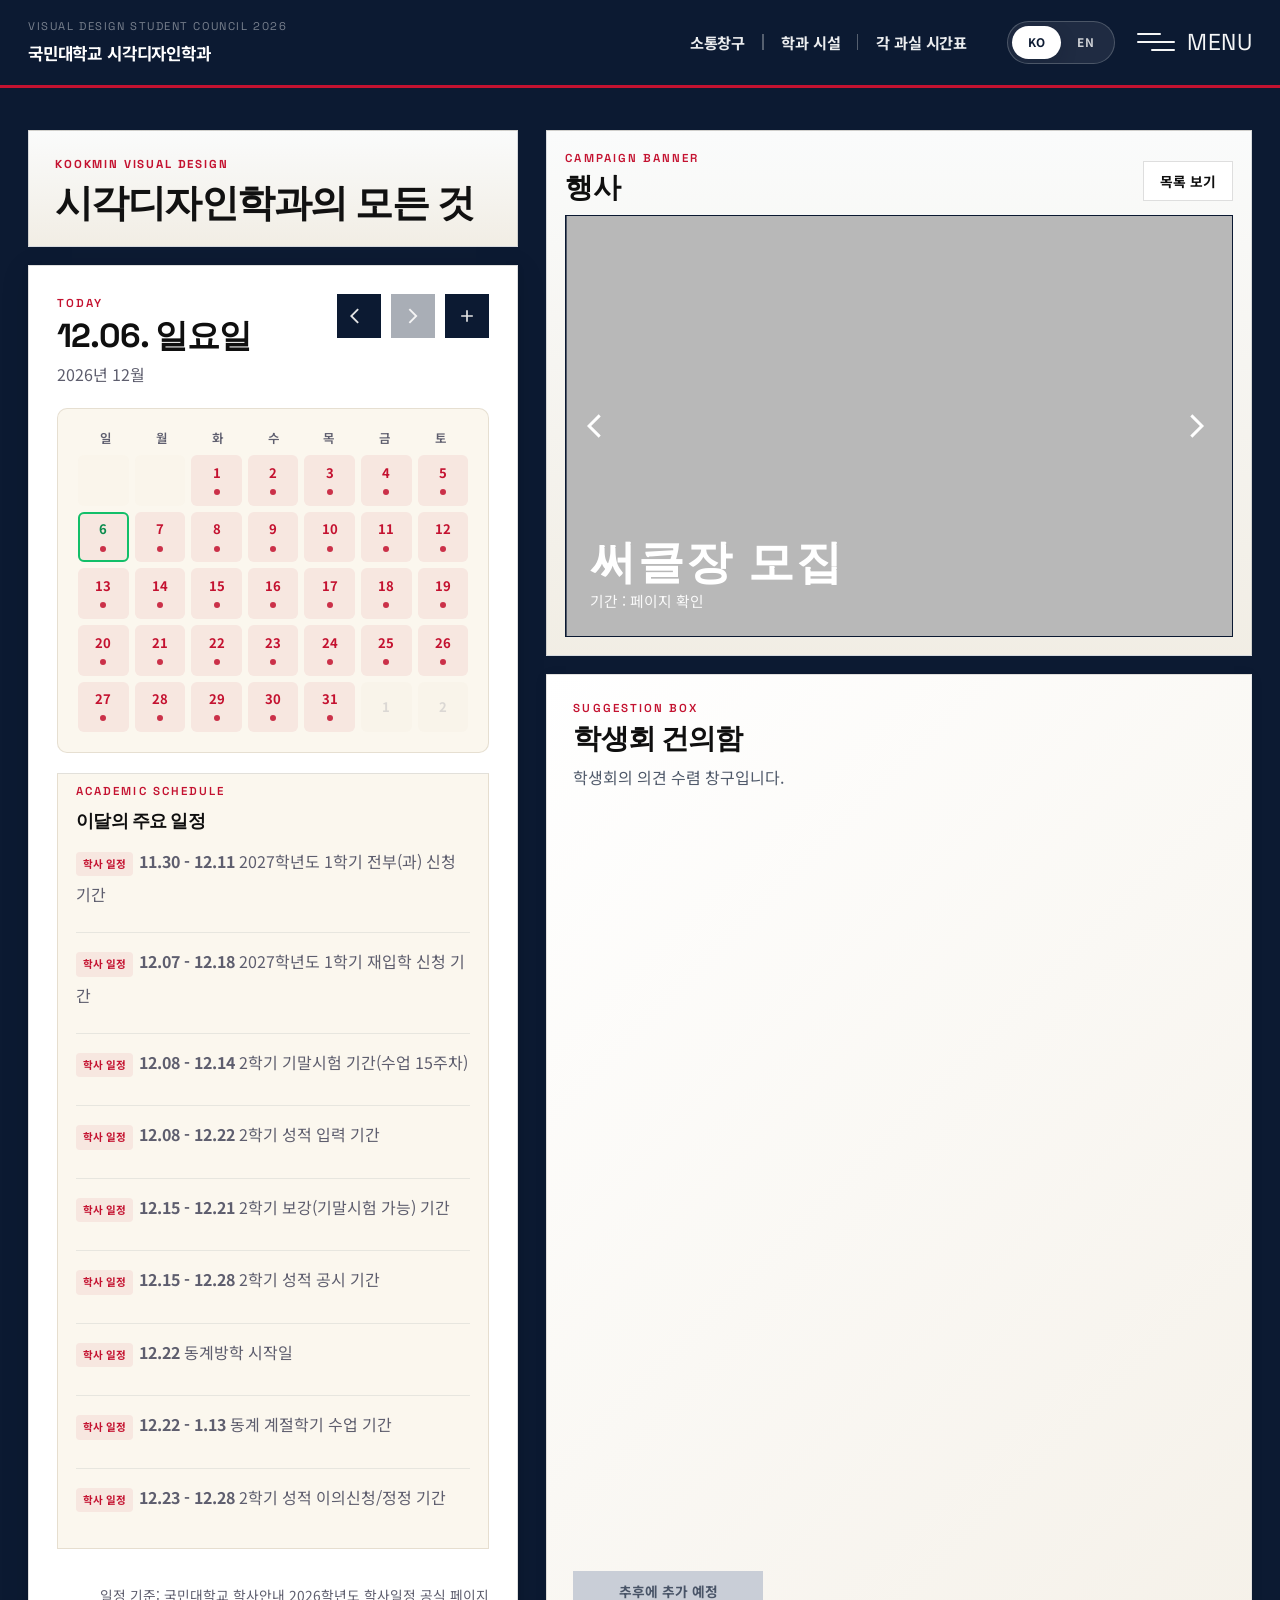
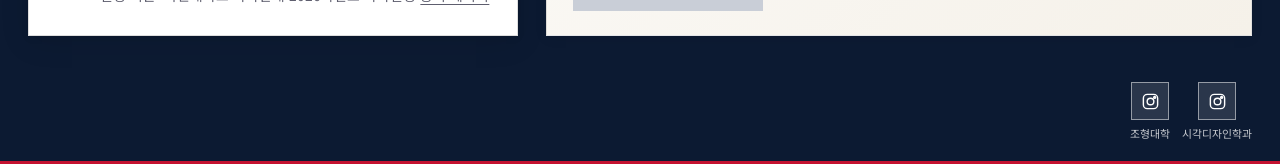
==== index.html @ 2ce016d7 "Add files via upload" ====
<!DOCTYPE html>
<html lang="ko">
  <head>
    <meta charset="UTF-8" />
    <meta name="viewport" content="width=device-width, initial-scale=1.0" />
    <title>국민대학교 시각디자인학과</title>
    <link rel="preconnect" href="https://fonts.googleapis.com" />
    <link rel="preconnect" href="https://fonts.gstatic.com" crossorigin />
    <link
      href="https://fonts.googleapis.com/css2?family=Space+Grotesk:wght@400;500;700&family=Noto+Sans+KR:wght@400;500;700&display=swap"
      rel="stylesheet"
    />
    <link rel="stylesheet" href="styles.css" />
  </head>
  <body>
    <div class="landing-intro" id="landing-intro" aria-hidden="true">
      <div class="landing-intro-symbol">
        <img src="assets/intro-horse.png" alt="" />
      </div>
    </div>
<header class="site-header site-header-top-copy intro-board intro-board-header">
  <div class="site-header-inner site-header-simple">
    <div class="brand-block">
      <p class="brand-year">Visual Design Student Council 2026</p>
      <strong>국민대학교 시각디자인학과</strong>
    </div>
    <div class="header-tools"></div>
  </div>
</header>

    

    <main class="landing-page">
      <section class="dashboard-layout">

        <div class="dashboard-side-column">
          <section class="homepage-intro-banner intro-board" aria-label="홈페이지 소개 배너">
            <p class="homepage-intro-kicker">Kookmin Visual Design</p>
            <h2>시각디자인학과의 모든 것</h2>
          </section>

          <section class="year-panel intro-board intro-board-calendar home-calendar-panel" aria-labelledby="today-title">
          <div class="panel-header home-calendar-header">
            <div>
              <p class="panel-kicker">Today</p>
              <h2 id="today-title">03.29. 일요일</h2>
              <p id="current-month-label" class="panel-description"></p>
            </div>
            <div class="panel-actions home-calendar-actions">
              <button class="calendar-nav-button" id="home-calendar-prev" type="button" aria-label="이전 달 보기">
                <img src="assets/calendar-prev.svg" alt="" aria-hidden="true" />
              </button>
              <button class="calendar-nav-button" id="home-calendar-next" type="button" aria-label="다음 달 보기">
                <img src="assets/calendar-next.svg" alt="" aria-hidden="true" />
              </button>
              <a class="calendar-add-button" href="calendar.html" aria-label="전체 보기">
                <img src="assets/calendar-add.svg" alt="" aria-hidden="true" />
              </a>
            </div>
          </div>

          <div class="home-calendar-layout">
            <section class="home-calendar-board">
              <div class="calendar-weekdays home-calendar-weekdays">
                <span>일</span>
                <span>월</span>
                <span>화</span>
                <span>수</span>
                <span>목</span>
                <span>금</span>
                <span>토</span>
              </div>
              <div class="calendar-days home-calendar-days" id="home-calendar-days"></div>
            </section>
          </div>

          <section class="event-board home-event-board">
            <div class="month-header home-event-header">
              <div>
                <p class="panel-kicker">Academic Schedule</p>
                <h3>이달의 주요 일정</h3>
              </div>
            </div>
            <ul class="month-event-list" id="home-month-events"></ul>
          </section>

          <p class="source-note">
            일정 기준: 국민대학교 학사안내 2026학년도 학사일정
            <a href="https://www.kookmin.ac.kr/user/scGuid/scSchedule/index.do" target="_blank" rel="noreferrer">
              공식 페이지
            </a>
          </p>
        </section>
        </div>

        <div class="dashboard-promo-column">
          <section class="promo-panel intro-board" aria-label="현재 진행 행사 배너">
            <div class="promo-shell">
              <div class="promo-header">
                <div>
                  <p class="panel-kicker">Campaign Banner</p>
                  <h3>행사</h3>
                </div>
                <button class="inline-link promo-list-toggle" id="promo-list-toggle" type="button">목록 보기</button>
              </div>
              <div class="promo-carousel" id="promo-carousel">
                <div class="promo-track" id="promo-track"></div>
                <button class="promo-arrow promo-arrow-prev" id="promo-prev" type="button" aria-label="이전 배너">
                  <img src="assets/banner-prev.svg" alt="" aria-hidden="true" />
                </button>
                <button class="promo-arrow promo-arrow-next" id="promo-next" type="button" aria-label="다음 배너">
                  <img src="assets/banner-next.svg" alt="" aria-hidden="true" />
                </button>
              </div>
              <div class="promo-list" id="promo-list" hidden></div>
            </div>
          </section>

          <section class="schedule-panel-block suggestion-panel-block suggestion-banner-link intro-board" aria-label="학생회 건의함 안내 배너">
            <div>
              <p class="panel-kicker">Suggestion Box</p>
              <h3>학생회 건의함</h3>
              <p class="panel-description">학생회의 의견 수렴 창구입니다.</p>
            </div>
            <span class="inline-link primary schedule-banner-link is-disabled" aria-disabled="true">추후에 추가 예정</span>
          </section>
        </div>
      </section>
    </main>

    <header class="site-header site-header-footer intro-board intro-board-header">
      <div class="site-header-inner site-header-simple">
        <div class="social-links">
          <a
            class="social-item"
            href="https://www.instagram.com/kmudesign/"
            target="_blank"
            rel="noreferrer"
            aria-label="국민대학교 조형대학 인스타그램"
          >
            <span class="social-link">
              <svg viewBox="0 0 24 24" aria-hidden="true">
                <rect x="3" y="3" width="18" height="18" rx="5" ry="5"></rect>
                <circle cx="12" cy="12" r="4.2"></circle>
                <circle cx="17.2" cy="6.8" r="1.2"></circle>
              </svg>
            </span>
            <span class="social-label">조형대학</span>
          </a>
          <a
            class="social-item"
            href="https://www.instagram.com/kmuvcdofficial/"
            target="_blank"
            rel="noreferrer"
            aria-label="국민대학교 시각디자인학과 학생회 인스타그램"
          >
            <span class="social-link">
              <svg viewBox="0 0 24 24" aria-hidden="true">
                <rect x="3" y="3" width="18" height="18" rx="5" ry="5"></rect>
                <circle cx="12" cy="12" r="4.2"></circle>
                <circle cx="17.2" cy="6.8" r="1.2"></circle>
              </svg>
            </span>
            <span class="social-label">시각디자인학과</span>
          </a>
        </div>
      </div>
    </header>

    <script src="script.js"></script>
    <script src="language.js"></script>
  </body>
</html>
---- styles.css ----
/* =============================================================================
   KMU Visual Design — Official Design System
   ============================================================================= */

:root {
  --bg: #f4f3ef;
  --bg-alt: #eceae4;
  --white: #ffffff;
  --ink: #0f0f0f;
  --muted: #5e5e6e;
  --subtle: #9a9aaa;
  --navy: #0c1a32;
  --navy-hover: #152644;
  --red: #c41230;
  --red-hover: #a50e28;
  --red-soft: rgba(196, 18, 48, 0.07);
  --teal: #1f6d63;
  --teal-hover: #16564f;
  --teal-soft: rgba(31, 109, 99, 0.1);
  --border: rgba(0, 0, 0, 0.08);
  --border-mid: rgba(0, 0, 0, 0.13);
  --border-strong: rgba(0, 0, 0, 0.22);
  --shadow-xs: 0 1px 4px rgba(0,0,0,0.05);
  --shadow-sm: 0 2px 12px rgba(0,0,0,0.07);
  --shadow-md: 0 6px 28px rgba(0,0,0,0.1), 0 2px 8px rgba(0,0,0,0.06);
  --shadow-lg: 0 16px 56px rgba(0,0,0,0.14);

  /* compatibility aliases for script.js rendered elements */
  --primary: var(--red);
  --primary-contrast: #ffffff;
  --accent: var(--red);
  --accent-soft: var(--red-soft);
  --panel: var(--white);
  --shadow: var(--shadow-md);
  --line: var(--border);
  --line-strong: var(--border-mid);
  --mint-deep: #c8c4bc;
  --ivory: #fbf7ee;
  --ivory-strong: #f2eadb;
}


* { box-sizing: border-box; }
html, body { margin: 0; min-height: 100%; }

body {
  font-family: "Noto Sans KR", sans-serif;
  color: var(--ink);
  background: #0c1a32;
  font-size: 16px;
  line-height: 1.6;
}

body.landing-intro-active { overflow: hidden; }
a { color: inherit; text-decoration: none; }

/* =============================================================================
   Intro — horse overlay hidden, board panels fade in smoothly
   ============================================================================= */

.landing-intro { display: none !important; }

body.landing-intro-active .intro-board { opacity: 0; }

body.landing-intro-active .intro-board,
body.landing-intro-active .intro-board-pillars,
body.landing-intro-active .intro-board-header,
body.landing-intro-active .intro-board-hero,
body.landing-intro-active .intro-board-calendar {
  animation: officialFadeUp 0.6s 0s ease forwards;
}

body.intro-complete .landing-intro { display: none !important; }

body.homepage-board-enter .intro-board,
body.homepage-board-enter .pillars-section-compact {
  opacity: 0;
  will-change: transform, opacity;
  animation: boardCollideTop 0.96s 0s cubic-bezier(0.2, 0.9, 0.22, 1) forwards;
}

body.homepage-board-enter .intro-board-header {
  animation: boardCollideTop 0.96s 0s cubic-bezier(0.2, 0.9, 0.22, 1) forwards;
}

body.homepage-board-enter .intro-board-pillars {
  animation: boardCollideLeft 0.96s 0s cubic-bezier(0.2, 0.9, 0.22, 1) forwards;
}

body.homepage-board-enter .intro-board-hero {
  animation: boardCollideRight 0.96s 0s cubic-bezier(0.2, 0.9, 0.22, 1) forwards;
}

body.homepage-board-enter .intro-board-calendar {
  animation: boardCollideBottom 0.96s 0s cubic-bezier(0.2, 0.9, 0.22, 1) forwards;
}

@keyframes officialFadeUp {
  0%   { opacity: 0; transform: translateY(20px); }
  100% { opacity: 1; transform: translateY(0); }
}

@keyframes boardCollideLeft {
  0% { opacity: 0; transform: translate3d(-42px, 18px, 0) scale(0.97) rotate(-1deg); }
  62% { opacity: 1; transform: translate3d(12px, -5px, 0) scale(1.012) rotate(0.45deg); }
  100% { opacity: 1; transform: translate3d(0, 0, 0) scale(1) rotate(0); }
}

@keyframes boardCollideRight {
  0% { opacity: 0; transform: translate3d(48px, 22px, 0) scale(0.965) rotate(1.1deg); }
  60% { opacity: 1; transform: translate3d(-14px, -6px, 0) scale(1.014) rotate(-0.45deg); }
  100% { opacity: 1; transform: translate3d(0, 0, 0) scale(1) rotate(0); }
}

@keyframes boardCollideBottom {
  0% { opacity: 0; transform: translate3d(0, 44px, 0) scale(0.972); }
  58% { opacity: 1; transform: translate3d(0, -12px, 0) scale(1.01); }
  100% { opacity: 1; transform: translate3d(0, 0, 0) scale(1); }
}

@keyframes boardCollideTop {
  0% { opacity: 0; transform: translate3d(0, -32px, 0) scale(0.985); }
  62% { opacity: 1; transform: translate3d(0, 8px, 0) scale(1.006); }
  100% { opacity: 1; transform: translate3d(0, 0, 0) scale(1); }
}

/* =============================================================================
   Page Layout
   ============================================================================= */

.landing-page, .portal-page, .calendar-page, .cafeteria-page, .board-page {
  min-height: 100vh;
  padding: 28px;
}

.dashboard-layout, .portal-shell, .calendar-shell, .cafeteria-shell, .board-shell {
  width: min(1460px, 100%);
  margin: 0 auto;
}

/* =============================================================================
   Site Header — dark navy bar
   ============================================================================= */

.site-header {
  padding: 0;
  background: var(--navy);
  border-bottom: 3px solid var(--red);
}

main + .site-header { padding: 0; }

.site-header-top-copy { margin-bottom: 14px; }

.site-header-footer .site-header-inner { justify-content: flex-end; }

.site-header-inner {
  width: 100%;
  max-width: none;
  margin: 0;
  display: flex;
  align-items: center;
  justify-content: space-between;
  gap: 18px;
  padding: 18px 28px;
  border-radius: 0;
  border: none;
  background: transparent;
  box-shadow: none;
  backdrop-filter: none;
}

.site-header-simple { justify-content: space-between; }

.brand-block { min-width: 240px; }

.brand-year {
  margin: 0 0 4px;
  font-family: "Space Grotesk", sans-serif;
  letter-spacing: 0.14em;
  text-transform: uppercase;
  color: rgba(255,255,255,0.45);
  font-size: 0.7rem;
}

.brand-block strong {
  font-size: 1.05rem;
  color: #ffffff;
  font-weight: 700;
  letter-spacing: -0.01em;
}

.social-link {
  display: inline-flex;
  align-items: center;
  justify-content: center;
  width: 38px;
  height: 38px;
  border-radius: 8px;
  border: 1px solid rgba(255,255,255,0.5);
  background: rgba(255,255,255,0.12);
  color: #ffffff;
  transition: background 160ms, color 160ms, border-color 160ms;
}

.social-link:hover {
  background: rgba(255,255,255,0.25);
  color: #ffffff;
  border-color: rgba(255,255,255,0.8);
}

.social-link svg {
  width: 19px; height: 19px;
  stroke: currentColor; fill: none; stroke-width: 1.8;
}

.social-links { display: flex; align-items: flex-start; gap: 12px; }
.social-item { display: flex; flex-direction: column; align-items: center; gap: 5px; }
.social-label { font-size: 0.68rem; color: rgba(255,255,255,0.75); }

.header-tools { display: flex; align-items: center; gap: 22px; margin-left: auto; }

.utility-links { display: flex; align-items: center; gap: 0; }
.utility-link,
.utility-link-button {
  position: relative;
  display: inline-flex;
  align-items: center;
  justify-content: center;
  min-height: 32px;
  color: rgba(255,255,255,0.92);
  font-family: "Noto Sans KR", sans-serif;
  font-size: 0.95rem;
  font-weight: 700;
  line-height: 1;
  letter-spacing: -0.01em;
  text-decoration: none;
  background: transparent;
  border: none;
  padding: 0 18px;
  white-space: nowrap;
  appearance: none;
  -webkit-appearance: none;
  transition: color 180ms ease, opacity 180ms ease;
}
.utility-link:hover,
.utility-link-button:hover { color: #ffffff; }
.utility-group {
  position: relative;
  display: flex;
  align-items: center;
}
.utility-group::before,
.utility-group::after,
.utility-link + .utility-link::before {
  content: "";
  position: absolute;
  top: calc(50% - 8px);
  width: 1px;
  height: 16px;
  background: rgba(255,255,255,0.3);
}
.utility-group::before { left: 0; }
.utility-group::after { right: 0; }
.utility-links > .utility-group:first-child::before { display: none; }
.utility-link + .utility-link::before { left: 0; }
.utility-link-button {
  cursor: default;
  margin: 0;
}
.utility-dropdown {
  position: absolute;
  top: calc(100% + 4px);
  left: 0;
  min-width: 188px;
  display: grid;
  gap: 0;
  padding: 10px 0;
  border: 1px solid rgba(255,255,255,0.14);
  background: rgba(8, 17, 34, 0.96);
  box-shadow: 0 18px 40px rgba(0,0,0,0.26);
  opacity: 0;
  visibility: hidden;
  transform: translateY(-4px);
  transition: opacity 200ms ease, transform 220ms ease, visibility 220ms ease;
  pointer-events: none;
  z-index: 30;
}
.utility-dropdown::before {
  content: "";
  position: absolute;
  left: 0;
  right: 0;
  top: -10px;
  height: 10px;
}
.utility-group:hover .utility-dropdown,
.utility-group:focus-within .utility-dropdown,
.utility-dropdown:hover {
  opacity: 1;
  visibility: visible;
  transform: translateY(0);
  pointer-events: auto;
}
.utility-dropdown-link {
  display: flex;
  align-items: center;
  min-height: 42px;
  color: rgba(255,255,255,0.9);
  text-decoration: none;
  padding: 10px 16px;
  border-top: 1px solid rgba(255,255,255,0.08);
  background: rgba(255,255,255,0.02);
  font-size: 0.92rem;
  font-weight: 700;
  white-space: nowrap;
  transition: background 180ms ease, color 180ms ease, padding-left 180ms ease, border-color 180ms ease;
}
.utility-dropdown-link:first-child {
  border-top: 0;
}
.utility-dropdown-link:hover {
  background: rgba(255,255,255,0.12);
  color: #ffffff;
  border-color: rgba(255,255,255,0.18);
  padding-left: 20px;
}

.language-switch {
  position: relative;
  display: inline-grid;
  grid-template-columns: repeat(2, minmax(0, 1fr));
  align-items: center;
  gap: 0;
  padding: 4px;
  min-width: 108px;
  border-radius: 999px;
  border: 1px solid rgba(255,255,255,0.2);
  background: rgba(255,255,255,0.08);
  overflow: hidden;
}

.language-switch-thumb {
  position: absolute;
  top: 4px;
  left: 4px;
  width: calc(50% - 4px);
  height: calc(100% - 8px);
  border-radius: 999px;
  background: #ffffff;
  box-shadow: 0 6px 18px rgba(7, 17, 32, 0.16);
  transform: translateX(0);
  transition: transform 340ms cubic-bezier(0.16, 0.84, 0.24, 1), width 340ms ease;
}

.language-switch[data-active-lang="en"] .language-switch-thumb {
  transform: translateX(100%);
}

.language-switch.is-switching .language-switch-thumb {
  transition-duration: 360ms;
}

.lang-button {
  position: relative;
  z-index: 1;
  border: none;
  background: transparent;
  color: rgba(255,255,255,0.78);
  font: inherit;
  font-size: 0.74rem;
  font-weight: 700;
  letter-spacing: 0.04em;
  padding: 7px 12px;
  border-radius: 999px;
  cursor: pointer;
  transition: color 180ms ease, transform 180ms ease;
}

.lang-button:hover {
  color: #ffffff;
}

.lang-button.active {
  color: var(--navy);
}

.menu-trigger {
  display: inline-flex;
  align-items: center;
  gap: 12px;
  border: none;
  background: transparent;
  color: rgba(255, 255, 255, 0.96);
  font: inherit;
  font-size: 0.9rem;
  font-weight: 400;
  letter-spacing: 0.1em;
  text-transform: uppercase;
  padding: 0;
  border-radius: 0;
  cursor: pointer;
  transition: color 240ms ease, transform 260ms cubic-bezier(0.16, 0.84, 0.24, 1);
}

.menu-trigger-icon {
  display: inline-grid;
  justify-items: start;
  gap: 6px;
}

.menu-trigger-line {
  display: block;
  height: 2px;
  border-radius: 999px;
  background: currentColor;
  transition: width 680ms cubic-bezier(0.18, 0.9, 0.22, 1), transform 680ms cubic-bezier(0.18, 0.9, 0.22, 1);
}

.menu-trigger-line-top {
  width: 24px;
}

.menu-trigger-line-mid {
  width: 38px;
}

.menu-trigger-line-bottom {
  width: 24px;
  justify-self: end;
}

.menu-trigger-label {
  line-height: 1;
  font-family: "Space Grotesk", sans-serif;
  font-size: 1.44rem;
  font-weight: 400;
  letter-spacing: 0.02em;
}

.menu-trigger:hover {
  color: #ffffff;
  transform: translateY(-1px);
}

.menu-trigger:hover .menu-trigger-line-top,
.menu-trigger:hover .menu-trigger-line-bottom {
  width: 38px;
}

.menu-hover-layer {
  position: fixed;
  inset: 78px 0 0 0;
  z-index: 70;
  pointer-events: none;
}

.menu-dim {
  position: absolute;
  inset: 0;
  background: rgba(8, 14, 26, 0.22);
  opacity: 0;
  transition: opacity 220ms ease;
}

.menu-panel {
  position: absolute;
  top: 6px;
  right: 18px;
  width: min(560px, calc(100vw - 18px));
  min-height: 0;
  padding: 18px 22px 20px;
  border-radius: 24px;
  border: 1px solid rgba(12, 26, 50, 0.12);
  background: linear-gradient(180deg, rgba(255,255,255,0.98) 0%, rgba(246, 241, 232, 0.98) 100%);
  box-shadow: 0 24px 54px rgba(7, 17, 32, 0.22);
  transform: translate3d(18px, -10px, 0) scale(0.985);
  opacity: 0;
  transition: transform 220ms cubic-bezier(0.2, 0.88, 0.24, 1), opacity 180ms ease;
}

.menu-panel-body {
  margin-top: 0;
  display: block;
}

.menu-shortcut-grid {
  display: grid;
  grid-template-columns: repeat(2, minmax(0, 1fr));
  gap: 18px 20px;
}

.menu-shortcut-card {
  display: grid;
  justify-items: center;
  min-width: 0;
  gap: 10px;
  color: var(--ink);
  text-decoration: none;
  transition: transform 280ms cubic-bezier(0.2, 0.84, 0.24, 1), color 220ms ease;
}

.menu-shortcut-card:hover {
  transform: translateY(-4px);
}

.menu-shortcut-icon {
  width: 74px;
  height: 74px;
  display: inline-flex;
  align-items: center;
  justify-content: center;
  border-radius: 24px;
  background: rgba(12, 26, 50, 0.07);
  color: var(--navy);
  box-shadow: 0 10px 20px rgba(7, 17, 32, 0.08);
  transition: transform 280ms cubic-bezier(0.2, 0.84, 0.24, 1), background 220ms ease, box-shadow 220ms ease;
}

.menu-shortcut-card:hover .menu-shortcut-icon {
  transform: translateY(-2px);
  background: rgba(12, 26, 50, 0.1);
  box-shadow: 0 14px 26px rgba(7, 17, 32, 0.12);
}

.menu-shortcut-icon svg {
  width: 38px;
  height: 38px;
}

.menu-shortcut-copy {
  display: block;
}

.menu-shortcut-copy strong {
  font-size: 0.96rem;
  line-height: 1.2;
  white-space: nowrap;
}

body.menu-hover-open .menu-hover-layer {
  pointer-events: auto;
}

body.menu-hover-open .menu-dim {
  opacity: 1;
}

body.menu-hover-open .menu-panel {
  transform: translate3d(0, 0, 0) scale(1);
  opacity: 1;
}

/* =============================================================================
   Dashboard Layout
   ============================================================================= */

.dashboard-layout {
  min-height: calc(100vh - 80px);
  display: grid;
  grid-template-columns: minmax(320px, 0.82fr) minmax(0, 1.18fr);
  gap: 28px;
  align-items: stretch;
}

.hero-stack { display: flex; flex-direction: column; gap: 8px; min-height: 100%; }
.hero-stack.intro-board-hero { max-width: 540px; }
.dashboard-layout > .year-panel { width: 100%; margin-left: 0; }

.dashboard-side-column {
  display: grid;
  gap: 18px;
  align-self: stretch;
}

.homepage-intro-banner {
  display: grid;
  gap: 10px;
  padding: 24px 26px;
  border: 1px solid rgba(12, 26, 50, 0.14);
  background: linear-gradient(180deg, rgba(255,255,255,0.98) 0%, rgba(246, 241, 232, 0.98) 100%);
}

.homepage-intro-kicker {
  margin: 0;
  font-family: "Space Grotesk", sans-serif;
  font-size: 0.72rem;
  letter-spacing: 0.16em;
  text-transform: uppercase;
  color: var(--red);
  font-weight: 700;
}

.homepage-intro-banner h2 {
  margin: 0;
  font-family: "Space Grotesk", sans-serif;
  font-size: clamp(2rem, 3vw, 2.9rem);
  line-height: 1.02;
  letter-spacing: -0.04em;
  color: #111111;
}

.homepage-intro-banner h2 span {
  display: block;
}

.dashboard-promo-column {
  display: grid;
  grid-template-rows: auto 1fr;
  gap: 18px;
  align-content: stretch;
  min-height: 100%;
}

.promo-panel {
  position: relative;
  align-self: start;
}

.promo-shell {
  display: grid;
  gap: 14px;
  padding: 18px;
  border: 1px solid rgba(12, 26, 50, 0.14);
  background: linear-gradient(180deg, rgba(255,255,255,0.98) 0%, rgba(246, 241, 232, 0.98) 100%);
}

.promo-header {
  display: grid;
  gap: 6px;
}

.promo-header h3 {
  font-size: clamp(1.3rem, 2.2vw, 1.8rem);
  line-height: 1;
}

.promo-carousel {
  position: relative;
  height: 100%;
  min-height: 420px;
  overflow: hidden;
  border: 1px solid rgba(12, 26, 50, 0.14);
  background: #0c1a32;
}

.promo-track {
  height: 100%;
  display: flex;
  transition: transform 280ms ease;
}

.promo-slide {
  position: relative;
  flex: 0 0 100%;
  min-height: 420px;
  height: 100%;
  overflow: hidden;
}

.promo-slide-link {
  display: block;
  color: inherit;
  text-decoration: none;
  cursor: pointer;
}

.promo-poster {
  position: absolute;
  inset: 0;
  width: 100%;
  height: 100%;
  object-fit: cover;
}

.promo-slide-placeholder {
  background: #8f939a;
}

.promo-placeholder-surface {
  position: absolute;
  inset: 0;
  background: #8f939a;
}

.promo-copy-dark {
  color: #ffffff;
}

.promo-title-dark {
  color: #ffffff;
}

.promo-meta-dark {
  color: rgba(255, 255, 255, 0.92);
}

.promo-overlay {
  position: absolute;
  inset: 0;
  background: linear-gradient(180deg, rgba(7, 17, 32, 0) 0%, rgba(7, 17, 32, 0.16) 40%, rgba(7, 17, 32, 0.58) 70%, rgba(7, 17, 32, 0.9) 100%);
}

.promo-copy {
  position: absolute;
  left: 24px;
  right: 24px;
  bottom: 24px;
  z-index: 2;
  display: grid;
  justify-items: start;
  text-align: left;
  gap: 6px;
  max-width: none;
  color: #ffffff;
}

.promo-title {
  font-family: "Space Grotesk", sans-serif;
  font-size: clamp(2.05rem, 3.6vw, 3.1rem);
  font-weight: 700;
  letter-spacing: 0.04em;
  line-height: 0.94;
}

.promo-meta {
  font-size: 0.92rem;
  line-height: 1.5;
  color: rgba(255, 255, 255, 0.92);
  word-break: keep-all;
}

.promo-arrow {
  position: absolute;
  top: 50%;
  z-index: 3;
  width: 30px;
  height: 54px;
  display: inline-flex;
  align-items: center;
  justify-content: center;
  border: 0;
  background: transparent;
  cursor: pointer;
  transform: translateY(-50%);
  transition: transform 180ms ease, opacity 180ms ease;
}

.promo-arrow:hover {
  opacity: 0.82;
}

.promo-arrow:active {
  transform: translateY(-50%) scale(0.96);
}

.promo-arrow img {
  width: 28px;
  height: 28px;
  display: block;
  object-fit: contain;
  filter: brightness(4) contrast(1.7) saturate(0);
  opacity: 1;
}

.promo-arrow-prev img {
  transform: translateX(2px);
}

.promo-arrow-next img {
  transform: translateX(-2px);
}

.promo-arrow-prev { left: 18px; }
.promo-arrow-next { right: 18px; }
.dashboard-layout > .year-panel { height: 100%; }

/* =============================================================================
   Panel Base
   ============================================================================= */

.hero-copy,
.portal-panel,
.year-panel,
.calendar-panel {
  border: 1px solid var(--border-mid);
  border-radius: 14px;
  background: var(--white);
  box-shadow: var(--shadow-md);
  backdrop-filter: none;
}

/* =============================================================================
   Pillars Section (출력실 / 기자재실)
   ============================================================================= */

.pillars-section {
  width: min(1380px, 100%);
  margin: 24px auto 0;
  padding: 20px 28px;
  border: 1px solid rgba(12, 26, 50, 0.1);
  border-radius: 14px;
  background: linear-gradient(180deg, #ffffff 0%, #f6f5f2 100%);
  box-shadow: 0 12px 28px rgba(7, 17, 32, 0.12);
  backdrop-filter: none;
}

.pillars-section-compact {
  margin: 14px auto 0;
  width: min(1380px, calc(100% - 56px));
  padding: 14px 20px;
  border-radius: 14px;
}

.pillars-grid {
  display: grid;
  grid-template-columns: repeat(3, minmax(0, 1fr));
  gap: 10px;
  margin-top: 14px;
}

.pillars-section-compact .pillars-grid { margin-top: 0; gap: 12px; }

.pillar-card {
  display: flex;
  align-items: center;
  gap: 12px;
  padding: 13px 14px;
  border-radius: 12px;
  border: 1px solid rgba(12, 26, 50, 0.16);
  background: linear-gradient(180deg, #ffffff 0%, #f7f6f3 100%);
  box-shadow: 0 12px 24px rgba(7, 17, 32, 0.16), 0 4px 10px rgba(7, 17, 32, 0.1), inset 0 1px 0 rgba(255, 255, 255, 0.98);
  transition: transform 180ms ease, background 180ms ease, box-shadow 180ms ease, border-color 180ms ease;
}

.pillars-section-compact .pillar-card { padding: 12px 14px; }

.pillar-card:hover {
  transform: translateY(-4px);
  background: linear-gradient(180deg, #ffffff 0%, #f9f8f5 100%);
  border-color: rgba(196, 18, 48, 0.26);
  box-shadow: 0 16px 28px rgba(7, 17, 32, 0.18), 0 0 0 1px rgba(196, 18, 48, 0.08);
}

.pillar-icon {
  display: inline-flex;
  align-items: center;
  justify-content: center;
  width: 46px; height: 46px;
  border-radius: 8px;
  background: linear-gradient(180deg, rgba(196, 18, 48, 0.14), rgba(196, 18, 48, 0.08));
  color: var(--red);
  box-shadow: inset 0 1px 0 rgba(255,255,255,0.62);
  flex-shrink: 0;
}

.pillars-section-compact .pillar-icon { width: 40px; height: 40px; }

.pillar-card:active { transform: translateY(-1px) scale(0.995); }

.pillar-icon svg {
  width: 22px; height: 22px;
  stroke: currentColor; fill: none;
  stroke-width: 2; stroke-linecap: round; stroke-linejoin: round;
}

.pillar-name { font-size: 0.95rem; font-weight: 800; color: #111111; }
.pillars-section-compact .pillar-name { font-size: 0.95rem; }

/* =============================================================================
   Typography
   ============================================================================= */

.hero-label, .visual-kicker, .portal-eyebrow, .panel-kicker, .month-label {
  margin: 0 0 6px;
  font-family: "Space Grotesk", sans-serif;
  font-size: 0.72rem;
  letter-spacing: 0.18em;
  text-transform: uppercase;
  color: var(--red);
  font-weight: 600;
}

h1, h2, h3, h4, strong, p { margin: 0; }

h1, h2, h3 {
  font-family: "Space Grotesk", sans-serif;
  letter-spacing: -0.03em;
}

h1 {
  font-size: clamp(2rem, 3.4vw, 3.4rem);
  line-height: 1.06;
  max-width: 13ch;
  word-break: keep-all;
}

.hero-description, .panel-description, .source-note,
.portal-panel p, .month-event-list li, .month-summary {
  color: var(--muted);
  line-height: 1.75;
}

.hero-description { margin-top: 18px; font-size: 1rem; }
.hero-copy h1 {
  margin-left: -4px;
}


/* =============================================================================
   Hero Copy
   ============================================================================= */

.hero-copy {
  padding: 26px 28px 26px 36px;
  display: flex;
  flex-direction: column;
  align-self: start;
}


/* =============================================================================
   Portal Panel Block
   ============================================================================= */

.portal-actions { display: grid; gap: 12px; margin-top: 24px; }

.portal-panel-block {
  padding: 28px 30px 30px;
  border: 1px solid var(--border-mid);
  border-radius: 14px;
  background: var(--white);
  box-shadow: var(--shadow-md);
  margin-top: auto;

  backdrop-filter: none;
}

.portal-heading { margin-top: 0; }

.portal-heading h2 {
  font-size: clamp(1.6rem, 2.4vw, 2.4rem);
  line-height: 1;
}

.portal-button, .month-card {
  transition: background 180ms ease, border-color 180ms ease, transform 180ms ease, box-shadow 180ms ease;
}

.portal-button { padding: 20px 22px; border-radius: 8px; }

.portal-button:hover, .month-card:hover {
  filter: none;
}

.portal-button.primary { background: linear-gradient(180deg, #d61b3c 0%, var(--red) 100%); color: #ffffff; box-shadow: 0 8px 16px rgba(7, 17, 32, 0.12); }
.portal-button.primary:hover { background: linear-gradient(180deg, #de2144 0%, var(--red-hover) 100%); transform: translateY(-3px); box-shadow: 0 12px 20px rgba(7, 17, 32, 0.16); }

.portal-button.secondary {
  border: 1px solid rgba(12, 26, 50, 0.18);
  background: linear-gradient(180deg, #fffdfa 0%, #f3efe6 100%);
  color: var(--ink);
  box-shadow: 0 10px 22px rgba(7, 17, 32, 0.1);
  position: relative;
}

.portal-button.secondary::before {
  content: "";
  position: absolute;
  inset: 0 auto 0 0;
  width: 6px;
  border-radius: 8px 0 0 8px;
  background: linear-gradient(180deg, #14305d 0%, #244a88 100%);
}

.portal-button.secondary .button-title {
  color: #0e2345;
  font-weight: 800;
}

.portal-button.secondary .button-meta {
  color: #334154;
  opacity: 1;
}

.portal-button.secondary:hover {
  transform: translateY(-3px);
  border-color: rgba(20, 48, 93, 0.34);
  background: linear-gradient(180deg, #ffffff 0%, #f7f3eb 100%);
  box-shadow: 0 18px 30px rgba(7, 17, 32, 0.16);
}

.button-title, .button-meta { display: block; }
.button-title { font-weight: 700; font-size: 1rem; }
.button-meta { margin-top: 6px; opacity: 0.82; line-height: 1.5; font-size: 0.9rem; color: inherit; }

/* =============================================================================
   Year Panel / Calendar Panel
   ============================================================================= */

.year-panel, .calendar-panel { padding: 28px; }

.panel-header, .calendar-topbar, .month-header {
  display: flex; align-items: flex-start;
  justify-content: space-between; gap: 16px;
}

.year-panel .panel-header {
  display: flex;
  align-items: flex-start;
  justify-content: space-between;
  gap: 24px;
}

.panel-header h2, .calendar-topbar h2, .month-header h2 {
  font-size: clamp(1.7rem, 2.6vw, 2.6rem);
  line-height: 1;
}

.panel-description { margin-top: 8px; }

.panel-actions { display: flex; flex-direction: row; align-items: center; justify-content: flex-end; gap: 12px; margin-top: 0; flex-wrap: wrap; }

/* =============================================================================
   View Tabs
   ============================================================================= */

.view-tabs { display: flex; gap: 10px; }

.view-tab {
  border: 1px solid var(--border-mid);
  border-radius: 8px;
  padding: 8px 16px;
  font: inherit; font-weight: 700;
  cursor: pointer;
  background: var(--white);
  color: var(--muted);
  transition: background 160ms, color 160ms, border-color 160ms;
}

.view-tab:hover { background: var(--bg); color: var(--ink); }

.view-tab.event { color: #111111; }

.view-tab.academic.active {
  background: var(--navy);
  color: #ffffff;
  border-color: var(--navy);
  box-shadow: none;
}

.view-tab.event.active {
  background: var(--teal);
  color: #ffffff;
  border-color: var(--teal);
  box-shadow: none;
}

.view-panel { display: none; }
.view-panel.active { display: block; }

/* =============================================================================
   Calendar Carousel
   ============================================================================= */

.year-calendar-grid {
  display: grid;
  grid-template-columns: repeat(3, minmax(0, 1fr));
  gap: 14px;
  margin-top: 0;
}

.calendar-carousel {
  display: grid;
  grid-template-columns: 48px minmax(0, 1fr) 48px;
  gap: 14px;
  align-items: center;
  margin-top: 22px;
}

.calendar-viewport {
  position: relative;
  overflow-x: clip;
  overflow-y: visible;
  padding: 18px 0 26px;
  margin: -18px 0 -26px;
}
.calendar-track { display: flex; transition: transform 260ms ease; will-change: transform; }
.calendar-slide {
  flex: 0 0 100%;
  padding: 10px 0;
  display: grid;
  gap: 18px;
}

.carousel-arrow {
  width: 48px; height: 48px;
  border: 1.5px solid var(--border-strong);
  border-radius: 8px;
  background: var(--white);
  color: var(--navy);
  font-size: 1.3rem;
  font-weight: 700;
  cursor: pointer;
  box-shadow: var(--shadow-sm);
  transition: background 160ms, box-shadow 160ms, opacity 160ms;
}

.carousel-arrow:hover:not(:disabled) {
  background: var(--navy);
  color: var(--white);
  box-shadow: var(--shadow-md);
}
.carousel-arrow:disabled { opacity: 0.2; cursor: default; }
.carousel-arrow.is-hidden { opacity: 0; pointer-events: none; }

.calendar-section-header h3 { font-size: 2.1rem; font-weight: 700; line-height: 1; }

.calendar-section-header {
  display: flex;
  align-items: flex-start;
  justify-content: space-between;
  gap: 16px;
  min-height: 78px;
  padding: 10px 4px 4px;
}

.calendar-section-header > div {
  display: grid;
  align-content: start;
  min-height: 72px;
}

.carousel-status { display: flex; justify-content: center; gap: 6px; margin-top: 14px; }

.carousel-dot {
  width: 7px; height: 7px;
  border-radius: 999px;
  background: var(--border-strong);
}

.carousel-dot.active { background: var(--red); }

/* =============================================================================
   List Panel / Schedule List
   ============================================================================= */

.list-panel {
  margin-top: 20px; padding: 20px;
  border-radius: 10px;
  border: 1px solid var(--border-mid);
  background: var(--white);
}

.list-panel h3 { font-size: 1.35rem; }

.schedule-list {
  list-style: none; margin: 14px 0 0; padding: 0;
  display: grid; gap: 8px;
}

.schedule-item {
  display: grid; gap: 5px;
  padding: 12px 14px;
  border-radius: 8px;
  border: 1px solid var(--border);
  border-left: 3px solid var(--border-strong);
  background: var(--white);
}

.schedule-item.event {
  border-left-color: var(--teal);
  background: var(--teal-soft);
  border-color: rgba(31, 109, 99, 0.24);
}

.schedule-date { font-weight: 700; color: var(--red); }
.schedule-item.event .schedule-date { color: var(--teal); }
.schedule-text { color: var(--ink); line-height: 1.6; }

/* =============================================================================
   Vacation Grid / Month Cards
   ============================================================================= */

.vacation-grid {
  display: grid;
  grid-template-columns: repeat(2, minmax(0, 1fr));
  gap: 14px;
  margin-top: 0;
}

.month-card {
  display: block; padding: 15px;
  border-radius: 10px;
  border: 1px solid rgba(171, 154, 123, 0.26);
  background: var(--ivory);
}

.month-card.active {
  border-color: rgba(196, 18, 48, 0.52);
  background: #fff3f2;
  box-shadow: inset 0 0 0 1px rgba(196, 18, 48, 0.18), inset 0 2px 6px rgba(196, 18, 48, 0.08);
}

.month-card:hover {
  background: #fffaf1;
  border-color: rgba(196, 18, 48, 0.36);
}

.month-card:active {
  background: #fff0ee;
  border-color: rgba(196, 18, 48, 0.5);
  box-shadow: inset 0 2px 6px rgba(196, 18, 48, 0.12);
}

.vacation-card {
  background: var(--ivory);
  border-color: rgba(171, 154, 123, 0.26);
}

.month-card-header {
  display: flex; align-items: flex-start;
  justify-content: space-between; gap: 8px; margin-bottom: 8px;
}

.month-card-header h3 { font-size: 1.3rem; font-weight: 700; }

.event-count {
  padding: 3px 8px;
  border-radius: 10px;
  background: var(--red-soft);
  color: var(--red);
  font-size: 0.7rem; font-weight: 700;
}

/* =============================================================================
   Mini Calendar
   ============================================================================= */

.mini-weekdays, .mini-days, .calendar-weekdays, .calendar-days {
  display: grid;
  grid-template-columns: repeat(7, minmax(0, 1fr));
}

.mini-weekdays, .calendar-weekdays { margin-bottom: 5px; }

.mini-weekdays span, .calendar-weekdays span {
  text-align: center; color: var(--muted); font-size: 0.72rem;
}

.mini-days { gap: 3px; }

.mini-day {
  aspect-ratio: 1;
  display: grid; place-items: center;
  border-radius: 6px;
  font-size: 0.72rem; color: var(--muted);
  background: var(--ivory-strong);
}

.mini-day.outside { opacity: 0.2; }
.mini-day.has-event { background: var(--red-soft); color: var(--red); font-weight: 700; }
.mini-day.student-event { background: var(--teal-soft); color: var(--teal); }

.month-summary { display: none; }

.source-note { margin-top: 14px; font-size: 0.86rem; text-align: right; }
.source-note a { text-decoration: underline; text-underline-offset: 3px; }

/* =============================================================================
   Inline Link / Buttons
   ============================================================================= */

.inline-link {
  display: inline-flex; align-items: center; justify-content: center;
  padding: 8px 16px;
  border-radius: 8px;
  border: 1px solid var(--border-mid);
  background: var(--white); color: var(--ink);
  font: inherit; font-size: 0.86rem; font-weight: 700;
  cursor: pointer; white-space: nowrap;
  transition: background 160ms, border-color 160ms;
}

.inline-link:hover { background: var(--bg); border-color: var(--border-strong); }

.inline-link.primary { background: var(--red); color: #ffffff; border-color: transparent; }
.inline-link.primary:hover { background: var(--red-hover); }

.home-icon-link {
  width: 44px;
  height: 44px;
  padding: 0;
  border-radius: 999px;
  background: var(--navy);
  color: #ffffff;
  border-color: transparent;
  box-shadow: 0 10px 22px rgba(7, 17, 32, 0.16);
}

.home-icon-link:hover {
  background: #152644;
  border-color: transparent;
}

.home-icon-link img {
  width: 20px;
  height: 20px;
  display: block;
}

.inline-link.primary.home-icon-link {
  background: var(--navy);
  color: #ffffff;
  border-color: transparent;
}

.inline-link.primary.home-icon-link:hover {
  background: #152644;
  border-color: transparent;
}

.notice-mint-link { background: var(--bg); color: var(--ink); border-color: var(--border-mid); }
.notice-mint-link:hover { background: var(--bg-alt); }

.board-bottom-link { margin-top: 20px; }

/* =============================================================================
   Portal Shell (students / returning pages)
   ============================================================================= */

.portal-shell {
  min-height: calc(100vh - 80px);
  display: grid; place-items: center;
}

.board-shell { min-height: calc(100vh - 80px); width: min(1480px, 100%); }
.portal-panel { width: min(760px, 100%); padding: 42px; }
.portal-panel h2 { font-size: clamp(1.8rem, 3.4vw, 3rem); line-height: 1; }
.portal-panel p { margin-top: 16px; }

/* =============================================================================
   Board Page
   ============================================================================= */

.board-page { overflow: hidden; padding-top: 28px; }

.board-page-top {
  position: relative;
  display: flex;
  align-items: flex-start;
  justify-content: space-between;
  gap: 28px;
  margin-bottom: 24px;
  padding: 30px 32px;
  border: 1px solid rgba(255,255,255,0.12);
  border-radius: 26px;
  background:
    radial-gradient(circle at top right, rgba(255,255,255,0.14), transparent 28%),
    linear-gradient(135deg, #0c1a32 0%, #132746 52%, #1c355b 100%);
  box-shadow: 0 22px 48px rgba(7, 17, 32, 0.2);
  overflow: hidden;
}

.board-page-top::after {
  content: "";
  position: absolute;
  inset: auto -70px -80px auto;
  width: 240px;
  height: 240px;
  border-radius: 999px;
  background: rgba(255,255,255,0.06);
}

.board-page-top > div:first-child {
  position: relative;
  z-index: 1;
}

.board-page-top .portal-eyebrow {
  color: rgba(255,255,255,0.72);
  margin-bottom: 12px;
}

.board-page-title {
  max-width: none;
  font-size: clamp(2.3rem, 3.8vw, 3.8rem);
  letter-spacing: -0.05em;
  color: #ffffff;
  line-height: 0.98;
}

.board-profile {
  position: relative;
  z-index: 1;
  display: grid;
  gap: 6px;
  padding: 18px 20px;
  border-radius: 16px;
  background: rgba(255,255,255,0.96);
  border: 1px solid rgba(12, 26, 50, 0.08);
  box-shadow: 0 18px 34px rgba(7, 17, 32, 0.14);
}

.profile-label, .board-grade-tag, .board-time {
  font-size: 0.7rem; color: var(--muted);
  letter-spacing: 0.06em; text-transform: uppercase;
}

.profile-name { font-size: 1.1rem; }
.board-profile-top { min-width: 300px; }
.board-top-actions { display: flex; gap: 8px; flex-wrap: wrap; }

.board-page-top .inline-link {
  background: #ffffff;
}

/* =============================================================================
   Notice Strip
   ============================================================================= */

.notice-strip { display: grid; gap: 8px; margin-bottom: 18px; }

.notice-card {
  display: grid;
  grid-template-columns: auto minmax(0, 1fr) auto;
  align-items: center; gap: 16px;
  padding: 16px 18px;
  border: 1px solid var(--border-mid);
  border-left: 4px solid var(--red);
  border-radius: 10px;
  background: var(--white);
}

.notice-card p { margin-top: 3px; color: var(--muted); line-height: 1.5; font-size: 0.92rem; }

.notice-chip {
  display: inline-flex; align-items: center; justify-content: center;
  min-width: 46px; padding: 5px 10px;
  border-radius: 6px;
  border: 1px solid var(--red);
  color: var(--red); font-weight: 700;
  background: var(--white); font-size: 0.72rem;
  letter-spacing: 0.06em;
}

/* =============================================================================
   Board Feed Panel
   ============================================================================= */

.composer-header h2, .posts-panel h2 { font-size: 1.55rem; }

.post-form input, .post-form textarea,
.profile-form input, .profile-form select,
.comment-form input {
  width: 100%;
  border: 1px solid var(--border-strong);
  border-radius: 8px;
  padding: 12px 14px;
  font: inherit;
  background: var(--white);
  color: var(--ink);
  transition: border-color 160ms, box-shadow 160ms;
}

.post-form input:focus, .post-form textarea:focus,
.profile-form input:focus, .profile-form select:focus,
.comment-form input:focus {
  outline: none;
  border-color: var(--red);
  box-shadow: 0 0 0 3px rgba(196,18,48,0.08);
}

.post-submit, .comment-form button {
  justify-self: start;
  border: 0; border-radius: 8px;
  padding: 10px 18px;
  font: inherit; font-weight: 700;
  cursor: pointer;
  background: var(--red); color: #ffffff;
  transition: background 160ms, transform 160ms;
}

.post-submit:hover, .comment-form button:hover {
  background: var(--red-hover);
  transform: translateY(-1px);
}

.board-feed-panel {
  min-height: calc(100vh - 250px); padding: 0; overflow: hidden;
  border: 1px solid var(--border-mid);
  border-radius: 10px;
  background: var(--white);
  box-shadow: var(--shadow-sm);
}

.board-table-head {
  display: grid;
  grid-template-columns: 180px minmax(0, 1fr) 180px 80px;
  gap: 14px; padding: 13px 22px 12px;
  border-bottom: 2px solid var(--navy);
  color: var(--navy); font-size: 0.74rem; font-weight: 700;
  letter-spacing: 0.1em; text-transform: uppercase;
  background: #f0f2f5;
}

.board-post-list { display: grid; gap: 0; overflow: auto; }

.post-list-item {
  display: grid;
  grid-template-columns: 180px minmax(0, 1fr) 180px 80px;
  align-items: center; column-gap: 14px; text-align: left;
  width: 100%; padding: 17px 22px;
  border: 0; border-bottom: 1px solid var(--border);
  background: transparent; cursor: pointer;
  transition: background 160ms;
}

.post-list-item.active {
  background: var(--red-soft);
  border-left: 3px solid var(--red);
}

.post-list-item:hover { background: var(--bg); }

.post-list-item.pinned {
  background: rgba(12, 26, 50, 0.03);
  border-left: 3px solid var(--navy);
}

.post-list-main { min-width: 0; }
.post-list-main-row { display: flex; align-items: center; gap: 8px; min-width: 0; flex-wrap: wrap; }

.post-list-title {
  font-weight: 700; color: var(--ink); display: inline;
  line-height: 1.38; font-size: 1rem; letter-spacing: -0.01em;
}

.post-list-comment-count { color: var(--red); font-weight: 700; font-size: 0.88rem; }

.post-list-label {
  display: inline-flex; align-items: center; justify-content: center;
  padding: 3px 8px; border-radius: 6px;
  border: 1px solid var(--red);
  color: var(--red); font-size: 0.68rem; font-weight: 700;
  letter-spacing: 0.05em; text-transform: uppercase;
  background: var(--white);
}

.post-list-author, .post-list-time, .post-list-comments { color: var(--muted); font-size: 0.88rem; }
.post-list-comments { text-align: right; font-weight: 700; }

.board-detail { min-height: 0; overflow: auto; padding-right: 8px; margin-top: 16px; }

.board-post {
  padding: 30px 32px;
  border-radius: 12px;
  border: 1px solid var(--border-mid);

  background: var(--white);
}

.board-post h3 { font-size: 1.65rem; line-height: 1.28; letter-spacing: -0.03em; }

.board-post-meta, .comment-meta {
  display: flex; align-items: center; gap: 8px; flex-wrap: wrap; margin-top: 8px;
}

.board-post-head { display: flex; align-items: flex-start; justify-content: space-between; gap: 22px; }
.post-actions { display: flex; gap: 8px; flex-wrap: wrap; }

.post-detail-label {
  margin-bottom: 8px;
  font-family: "Space Grotesk", sans-serif;
  font-size: 0.7rem; letter-spacing: 0.16em; text-transform: uppercase; color: var(--red);
}

.board-author { font-weight: 700; }
.grade-1 { color: #ffffff; text-shadow: 0 0 3px rgba(0,0,0,0.5); }
.grade-2 { color: #a07000; }
.grade-3 { color: #1a4fd6; }
.grade-4 { color: var(--red); }

.board-post-body { margin-top: 20px; font-size: 1.04rem; line-height: 1.95; color: var(--ink); white-space: pre-wrap; }

.board-comments { margin-top: 24px; padding-top: 20px; border-top: 1px solid var(--border-mid); }

.comment-list { display: grid; gap: 8px; }

.comment-item {
  padding: 13px 16px;
  border-radius: 8px;
  border: 1px solid var(--border);
  background: var(--bg);
}

.comment-text { margin-top: 6px; line-height: 1.65; }
.comment-form { display: grid; gap: 10px; margin-top: 12px; }

/* =============================================================================
   Calendar Page (calendar.html)
   ============================================================================= */

.calendar-shell { min-height: calc(100vh - 80px); }
.calendar-panel { display: grid; gap: 22px; }

.calendar-grid-layout {
  display: grid;
  grid-template-columns: minmax(0, 1.2fr) minmax(280px, 0.8fr);
  gap: 16px;
}

.calendar-board, .event-board {
  border: 1px solid rgba(171, 154, 123, 0.26);
  border-radius: 10px;
  background: var(--ivory);
  padding: 18px;
}

.calendar-days { gap: 6px; }

.calendar-day {
  min-height: 100px; padding: 10px;
  border-radius: 8px;
  border: 1px solid rgba(171, 154, 123, 0.24);
  background: var(--ivory);
}

.calendar-day.outside { opacity: 0.28; }

.calendar-day.has-event {
  border-color: rgba(196, 18, 48, 0.28);
  background: var(--red-soft);
}

.calendar-day.student-event {
  border-color: rgba(31, 109, 99, 0.22);
  background: rgba(31, 109, 99, 0.06);
}

.date-number {
  display: inline-flex; align-items: center; justify-content: center;
  width: 28px; height: 28px;
  border-radius: 6px; font-weight: 700;
  background: var(--ivory-strong);
}

.calendar-day.has-event .date-number { background: var(--red); color: #fff; }
.calendar-day.student-event .date-number { background: rgba(31, 109, 99, 0.84); color: #fff; }

.date-events { display: grid; gap: 4px; margin-top: 8px; }

.event-pill {
  display: block; padding: 4px 6px;
  border-radius: 4px;
  background: var(--red-soft); color: var(--red);
  font-size: 0.72rem; line-height: 1.3;
}

.event-pill.student-event { background: var(--teal-soft); color: var(--teal); }

.event-board h3 { font-size: 1.1rem; }
.month-event-list { margin: 14px 0 0; padding-left: 18px; }
.month-event-list li + li { margin-top: 10px; }

.list-badge {
  display: inline-block; margin-right: 6px; margin-bottom: 4px;
  padding: 3px 7px; border-radius: 4px;
  background: var(--red-soft); color: var(--red);
  font-size: 0.66rem; font-weight: 700;
}

.list-badge.student-event { background: var(--teal-soft); color: var(--teal); }

.month-navigation { display: flex; gap: 8px; flex-wrap: wrap; }
.calendar-links { display: flex; gap: 8px; flex-wrap: wrap; }

.calendar-view {
  display: none;
}

.calendar-view.active {
  display: grid;
  gap: 22px;
}

.full-calendar-grid {
  display: grid;
  grid-template-columns: repeat(3, minmax(0, 1fr));
  gap: 16px;
}

.full-calendar-grid .month-card {
  min-height: 100%;
}

.home-calendar-panel {
  display: grid;
  gap: 20px;
}

.home-calendar-header {
  align-items: flex-start;
}

.home-calendar-actions {
  justify-content: flex-end;
  gap: 10px;
}

.home-calendar-layout {
  display: grid;
  grid-template-columns: 1fr;
  gap: 18px;
  align-items: start;
}

.home-calendar-board {
  border: 1px solid rgba(171, 154, 123, 0.26);
  border-radius: 10px;
  background: var(--ivory);
  padding: 20px;
}

.home-calendar-weekdays {
  margin-bottom: 6px;
}

.home-calendar-weekdays span {
  text-align: center;
  color: var(--muted);
  font-size: 0.78rem;
  font-weight: 600;
}

.home-calendar-days {
  gap: 6px;
}

.home-calendar-day {
  position: relative;
  aspect-ratio: 1;
  min-height: 0;
  padding: 0;
  border-radius: 6px;
  background: var(--ivory-strong);
  border: none;
  display: grid;
  justify-items: center;
  align-content: center;
  gap: 10px;
  color: var(--muted);
  overflow: hidden;
  font-size: 0.84rem;
}

.home-calendar-day.outside {
  opacity: 0.2;
}

.home-calendar-day-number {
  width: auto;
  max-width: none;
  min-height: 0;
  min-width: 0;
  padding: 0;
  display: inline;
  border-radius: 0;
  background: transparent;
  font-size: 0.82rem;
  font-weight: 700;
  line-height: 1;
}

.home-calendar-day.past-event {
  background: var(--red-soft);
  color: var(--red);
}

.home-calendar-day.upcoming-event {
  background: var(--red-soft);
  color: var(--red);
}

.home-calendar-day.student-event {
  background: var(--teal-soft);
  color: var(--teal);
}

.home-calendar-day.today {
  outline: 2px solid #12bf69;
  outline-offset: -2px;
  box-shadow: inset 0 0 0 1px rgba(18, 191, 105, 0.12);
}

.home-calendar-day.today .home-calendar-day-number {
  color: #0b8c4e;
}

.home-calendar-dot {
  width: 6px;
  height: 6px;
  border-radius: 999px;
  background: currentColor;
  opacity: 0.85;
}

.home-calendar-day.student-event .home-calendar-dot {
  background: var(--teal);
}

.home-event-board {
  border-radius: 0;
  min-height: 100%;
  margin-top: 0;
  padding-top: 8px;
  border-top: 1px solid rgba(12, 26, 50, 0.1);
}

.home-event-header {
  margin-bottom: 10px;
}

.home-event-board .month-event-list {
  margin-top: 12px;
  padding-left: 0;
  list-style: none;
  display: grid;
}

.home-event-board .month-event-list li {
  padding: 14px 0;
  border-top: 1px solid rgba(12, 26, 50, 0.08);
}

.home-event-board .month-event-list li:first-child {
  padding-top: 0;
  border-top: 0;
}

.calendar-nav-button,
.calendar-add-button {
  width: 44px;
  height: 44px;
  display: inline-flex;
  align-items: center;
  justify-content: center;
  border: 1px solid rgba(12, 26, 50, 0.16);
  border-radius: 0;
  background: var(--navy);
  cursor: pointer;
  transition: transform 180ms ease, background 180ms ease, opacity 180ms ease;
}

.calendar-nav-button:hover:not(:disabled),
.calendar-add-button:hover {
  background: #16284a;
  transform: translateY(-1px);
}

.calendar-nav-button:disabled {
  opacity: 0.35;
  cursor: default;
}

.calendar-nav-button img,
.calendar-add-button img {
  width: 18px;
  height: 18px;
  display: block;
}

.calendar-add-button img {
  width: 20px;
  height: 20px;
}

.calendar-add-button {
  display: inline-flex;
  align-items: center;
  justify-content: center;
  border: 1px solid rgba(12, 26, 50, 0.16);
  background: var(--navy);
  text-decoration: none;
}

.hero-copy,
.portal-panel,
.year-panel,
.calendar-panel,
.pillars-section,
.pillars-section-compact,
.pillar-card,
.pillar-icon,
.portal-panel-block,
.portal-button,
.month-card,
.inline-link,
.social-link,
.notice-card,
.notice-chip,
.board-page-top,
.board-profile,
.board-post,
.comment-item,
.calendar-board,
.event-board,
.schedule-panel-block,
.room-schedule-panel,
.room-grade-tab,
.room-schedule-day,
.room-schedule-head-spacer,
.room-schedule-event,
.home-icon-link {
  border-radius: 0 !important;
}

.schedule-panel-block {
  padding: 24px 26px;
  border: 1px solid rgba(12, 26, 50, 0.1);
  border-radius: 18px;
  background: linear-gradient(135deg, #ffffff 0%, #f4f0e7 100%);
  box-shadow: var(--shadow-sm);
  display: grid;
  gap: 18px;
}

.schedule-panel-block h2 {
  font-size: clamp(1.55rem, 2.4vw, 2.2rem);
  line-height: 1.02;
}

.schedule-banner-actions {
  display: flex;
  align-items: center;
  justify-content: space-between;
  gap: 14px;
  flex-wrap: wrap;
}

.schedule-grade-preview {
  display: flex;
  gap: 8px;
  flex-wrap: wrap;
}

/* =============================================================================
   Cafeteria Page (cafeteria.html)
   ============================================================================= */

.cafeteria-shell { min-height: calc(100vh - 80px); }
.cafeteria-panel {
  display: grid;
  gap: 18px;
  padding: 28px;
  border: 1px solid rgba(171, 154, 123, 0.24);
  border-radius: 18px;
  background: linear-gradient(180deg, rgba(255, 255, 255, 0.98) 0%, rgba(248, 244, 236, 0.98) 100%);
  box-shadow: var(--shadow-md);
}

.cafeteria-topbar {
  display: flex;
  align-items: flex-start;
  justify-content: space-between;
  gap: 18px;
}

.cafeteria-topbar h2 {
  font-size: clamp(1.8rem, 2.8vw, 2.7rem);
  line-height: 1;
}

.cafeteria-weekbar {
  display: flex;
  align-items: center;
  justify-content: space-between;
  gap: 14px;
  flex-wrap: wrap;
}

.cafeteria-week-title {
  font-family: "Space Grotesk", sans-serif;
  font-size: 1rem;
  font-weight: 700;
  color: var(--navy);
}

.cafeteria-week-note,
.cafeteria-status,
.cafeteria-source-note {
  color: var(--muted);
  line-height: 1.65;
}

.cafeteria-grid-wrap {
  overflow-x: auto;
  padding-bottom: 6px;
}

.cafeteria-week-grid {
  display: grid;
  grid-template-columns: repeat(7, minmax(210px, 1fr));
  gap: 14px;
  min-width: 1540px;
}

.cafeteria-day-card {
  display: grid;
  align-content: start;
  gap: 14px;
  min-height: 100%;
  padding: 18px;
  border-radius: 18px;
  border: 1px solid rgba(171, 154, 123, 0.24);
  background: var(--ivory);
  box-shadow: 0 14px 30px rgba(7, 17, 32, 0.08);
  transition: transform 220ms ease, border-color 220ms ease, box-shadow 220ms ease;
}

.cafeteria-day-card:hover {
  transform: translateY(-4px);
}

.cafeteria-day-card.is-today {
  border-color: rgba(78, 153, 95, 0.55);
  box-shadow: 0 18px 38px rgba(78, 153, 95, 0.18), 0 0 0 3px rgba(146, 202, 158, 0.26);
  transform: scale(1.02);
}

.cafeteria-day-header {
  display: grid;
  gap: 8px;
}

.cafeteria-day-date {
  font-family: "Space Grotesk", sans-serif;
  font-size: 0.82rem;
  font-weight: 700;
  letter-spacing: 0.12em;
  text-transform: uppercase;
  color: var(--red);
}

.cafeteria-day-title {
  display: flex;
  align-items: center;
  justify-content: space-between;
  gap: 10px;
}

.cafeteria-day-title h3 {
  font-size: 1.55rem;
  line-height: 1;
}

.cafeteria-day-badge {
  display: inline-flex;
  align-items: center;
  justify-content: center;
  min-height: 30px;
  padding: 4px 10px;
  border-radius: 999px;
  background: rgba(12, 26, 50, 0.08);
  color: var(--muted);
  font-size: 0.72rem;
  font-weight: 700;
}

.cafeteria-day-card.is-today .cafeteria-day-badge {
  background: rgba(84, 160, 101, 0.16);
  color: #2e6d3b;
}

.cafeteria-day-list {
  display: grid;
  gap: 12px;
}

.cafeteria-restaurant {
  display: grid;
  gap: 10px;
  padding: 14px;
  border-radius: 14px;
  background: rgba(255, 255, 255, 0.72);
  border: 1px solid rgba(171, 154, 123, 0.2);
}

.cafeteria-restaurant h4 {
  font-size: 0.98rem;
  line-height: 1.35;
}

.cafeteria-item {
  display: grid;
  gap: 6px;
  padding-top: 10px;
  border-top: 1px solid rgba(171, 154, 123, 0.18);
}

.cafeteria-item:first-of-type {
  padding-top: 0;
  border-top: 0;
}

.cafeteria-item-label {
  font-family: "Space Grotesk", sans-serif;
  font-size: 0.72rem;
  font-weight: 700;
  letter-spacing: 0.08em;
  text-transform: uppercase;
  color: var(--navy);
}

.cafeteria-item-menu {
  color: #26303d;
  line-height: 1.65;
  font-size: 0.86rem;
}

.cafeteria-chip {
  display: inline-flex;
  align-items: center;
  justify-content: center;
  margin-right: 6px;
  margin-bottom: 6px;
  padding: 2px 7px;
  border-radius: 999px;
  background: rgba(196, 18, 48, 0.08);
  color: var(--red);
  font-size: 0.68rem;
  font-weight: 700;
}

@media (max-width: 900px) {
  .cafeteria-panel { padding: 20px; }
  .cafeteria-topbar,
  .cafeteria-weekbar { display: grid; }
  .cafeteria-week-grid {
    grid-template-columns: repeat(7, minmax(190px, 1fr));
    min-width: 1400px;
  }
}

.schedule-grade-preview span {
  padding: 7px 12px;
  border-radius: 999px;
  background: rgba(12, 26, 50, 0.08);
  color: var(--navy);
  font-size: 0.8rem;
  font-weight: 700;
}

.schedule-banner-link {
  min-width: 190px;
}

.suggestion-panel-block {
  margin-top: 0;
  min-height: 248px;
  background: linear-gradient(135deg, #ffffff 0%, #f5f1e9 100%);
}

.suggestion-banner-link {
  text-decoration: none;
  color: inherit;
  display: grid;
  align-content: space-between;
  gap: 16px;
  height: 100%;
  transition: transform 220ms ease, box-shadow 220ms ease, border-color 220ms ease;
}

.suggestion-banner-link h3 {
  font-size: clamp(1.55rem, 2.2vw, 2.1rem);
  line-height: 1.02;
}

.suggestion-banner-link .panel-description {
  margin-top: 10px;
  color: rgba(12, 26, 50, 0.72);
}

.suggestion-banner-link .schedule-banner-link {
  justify-self: start;
}

.suggestion-banner-link:hover {
  transform: none;
  box-shadow: none;
}

.coming-soon-note {
  color: rgba(17, 17, 17, 0.48);
  font-size: 0.72em;
  font-weight: 600;
  letter-spacing: -0.01em;
}

.schedule-banner-link.is-disabled {
  background: #c9ced7;
  color: rgba(12, 26, 50, 0.68);
  border-color: transparent;
  box-shadow: none;
  cursor: default;
  pointer-events: none;
}

.schedule-banner-link.is-disabled:hover {
  background: #c9ced7;
}

.room-schedule-page {
  min-height: 100vh;
  padding: 24px;
}

.room-schedule-shell {
  width: min(1380px, 100%);
  margin: 0 auto;
}

.room-schedule-panel {
  display: grid;
  gap: 18px;
  padding: 26px;
  border-radius: 22px;
  border: 1px solid var(--border-mid);
  background: linear-gradient(180deg, rgba(255,255,255,0.98) 0%, rgba(248, 244, 236, 0.98) 100%);
  box-shadow: var(--shadow-md);
}

.room-schedule-topbar {
  display: flex;
  align-items: flex-start;
  justify-content: space-between;
  gap: 20px;
}

.room-schedule-title {
  max-width: none;
  font-size: clamp(1.9rem, 3vw, 2.8rem);
  line-height: 1.02;
  margin-top: 6px;
}

.room-grade-tabs {
  display: flex;
  gap: 10px;
  flex-wrap: wrap;
}

.room-grade-tab {
  display: inline-flex;
  align-items: center;
  gap: 10px;
  border: 1px solid rgba(12, 26, 50, 0.12);
  border-radius: 999px;
  padding: 10px 18px;
  background: #ffffff;
  color: var(--navy);
  font: inherit;
  font-weight: 700;
  cursor: pointer;
  transition: background 160ms ease, color 160ms ease, border-color 160ms ease, transform 160ms ease;
}

.room-grade-tab:hover {
  border-color: rgba(12, 26, 50, 0.22);
  transform: translateY(-1px);
}

.room-grade-tab.active {
  background: var(--navy);
  color: #ffffff;
  border-color: var(--navy);
}

.room-schedule-board {
  overflow-x: auto;
}

.room-schedule-board-inner {
  min-width: 980px;
}

.room-schedule-head {
  display: grid;
  grid-template-columns: 110px repeat(5, minmax(0, 1fr));
  gap: 10px;
  margin-bottom: 10px;
}

.room-schedule-head-spacer,
.room-schedule-day {
  display: flex;
  align-items: center;
  justify-content: center;
  min-height: 52px;
  border-radius: 18px;
  background: rgba(255,255,255,0.88);
  border: 1px solid rgba(12, 26, 50, 0.08);
}

.room-schedule-day {
  color: rgba(17, 17, 17, 0.42);
  font-size: 1.3rem;
  font-weight: 700;
}

.room-schedule-main {
  display: grid;
  grid-template-columns: 110px minmax(0, 1fr);
  gap: 10px;
}

.room-schedule-times-left,
.room-schedule-grid {
  display: grid;
  grid-template-rows: repeat(13, 76px);
  gap: 10px;
}

.room-schedule-time-left,
.room-schedule-cell {
  border-radius: 18px;
  border: 1px solid rgba(12, 26, 50, 0.08);
  background: rgba(255,255,255,0.9);
}

.room-schedule-time-left {
  display: flex;
  align-items: center;
  justify-content: center;
  color: rgba(17, 17, 17, 0.34);
  font-size: 0.95rem;
  font-weight: 700;
}

.room-schedule-grid {
  position: relative;
  grid-template-columns: repeat(5, minmax(0, 1fr));
}

.room-schedule-cell {
  min-height: 76px;
}

.room-schedule-event {
  position: relative;
  z-index: 1;
  display: grid;
  align-content: start;
  gap: 8px;
  padding: 16px 18px;
  border-radius: 24px;
  border: 1px solid rgba(12, 26, 50, 0.08);
  box-shadow: none;
}

.room-schedule-event-dot {
  position: absolute;
  top: 13px;
  right: 13px;
  width: 14px;
  height: 14px;
  border-radius: 50%;
  background: #bcc1cb;
  box-shadow: inset 0 0 0 1px rgba(255,255,255,0.78);
}

.room-schedule-event.is-live .room-schedule-event-dot {
  background: #73c892;
  box-shadow: 0 0 0 5px rgba(115, 200, 146, 0.14), 0 0 14px rgba(115, 200, 146, 0.42);
}

.room-schedule-event strong {
  font-size: 1rem;
  font-weight: 700;
  line-height: 1.18;
  color: rgba(17, 17, 17, 0.88);
  padding-right: 18px;
}

.room-schedule-event span {
  color: rgba(17, 17, 17, 0.52);
  font-size: 0.86rem;
  line-height: 1.4;
  font-weight: 700;
}

.room-schedule-event.tone-rose {
  background: #f7e1e1;
}

.room-schedule-event.tone-gold {
  background: #fff2b8;
}

.room-schedule-event.tone-blue {
  background: #d8e4f6;
}

.room-schedule-event.tone-lime {
  background: #eef9bc;
}

.room-schedule-event.tone-mint {
  background: #d8f0e6;
}

/* =============================================================================
   Profile / Write Modal
   ============================================================================= */

.profile-modal {
  display: none; position: fixed; inset: 0; z-index: 100;
  background: rgba(10, 20, 40, 0.65);
  align-items: center; justify-content: center;
  backdrop-filter: blur(3px);
}

.profile-modal.active { display: flex; }

.profile-card {
  width: min(480px, calc(100vw - 40px));
  padding: 36px; border-radius: 16px;
  background: var(--white);
  border-top: 4px solid var(--red);
  box-shadow: var(--shadow-lg);
}

.profile-card-large { width: min(640px, calc(100vw - 40px)); }
.profile-card-detail { width: min(720px, calc(100vw - 40px)); max-height: 80vh; overflow: auto; }

.profile-form { display: grid; gap: 12px; margin-top: 18px; }
.profile-guide { margin-top: 12px; font-size: 0.8rem; color: var(--muted); }
.modal-actions { display: flex; gap: 10px; justify-content: flex-end; }

.detail-modal-top {
  display: flex; align-items: flex-start;
  justify-content: space-between; gap: 16px; margin-bottom: 18px;
}

/* =============================================================================
   Composer / Post Form
   ============================================================================= */

.composer-panel { padding: 22px; margin-bottom: 18px; }
.composer-header { margin-bottom: 14px; }
.post-form { display: grid; gap: 12px; }
.post-form textarea { resize: vertical; min-height: 110px; }

/* =============================================================================
   Responsive
   ============================================================================= */

@media (max-width: 900px) {
  .site-header { padding: 0; }
  .full-calendar-grid { grid-template-columns: repeat(2, minmax(0, 1fr)); }
  .home-calendar-layout { grid-template-columns: 1fr; }
  .home-calendar-board { padding: 18px; }
  .home-calendar-day { min-height: 0; }
  .home-calendar-day-number { max-width: none; }
  .landing-page, .portal-page, .calendar-page, .cafeteria-page, .board-page { padding: 16px; }
  .dashboard-layout { display: grid; grid-template-columns: 1fr; }
  .homepage-intro-banner { padding: 20px 22px; }
  .homepage-intro-banner h2 { font-size: clamp(1.7rem, 5vw, 2.3rem); }
  .promo-carousel, .promo-slide { min-height: 520px; }
  .promo-copy { left: 24px; right: 24px; bottom: 24px; max-width: 280px; }
  .hero-copy { padding: 24px 22px; }
  .year-panel, .calendar-panel { padding: 20px; }
  .year-panel .panel-header { display: grid; gap: 14px; }
  .panel-actions { flex-wrap: wrap; align-items: flex-start; justify-content: flex-start; }
  .board-table-head,
  .post-list-item { grid-template-columns: 110px minmax(0, 1fr) 110px 56px; gap: 8px; padding: 12px 14px; }
  .board-page-top { flex-direction: column; padding: 22px; border-radius: 20px; }
  .board-profile-top { min-width: 0; width: 100%; }
  .year-calendar-grid { grid-template-columns: repeat(2, minmax(0, 1fr)); }
  .vacation-grid { grid-template-columns: 1fr; }
  .calendar-slide { gap: 12px; }
  .calendar-section-header { padding: 8px 2px 4px; }
  .calendar-grid-layout { grid-template-columns: 1fr; }
  .schedule-banner-actions,
  .room-schedule-topbar { flex-direction: column; align-items: flex-start; }
  .room-schedule-panel { padding: 22px; }
  .room-schedule-title { font-size: clamp(1.7rem, 5vw, 2.2rem); }
  .room-schedule-head { grid-template-columns: 88px repeat(5, minmax(120px, 1fr)); }
  .room-schedule-main { grid-template-columns: 88px minmax(600px, 1fr); }
  .room-schedule-times-left,
  .room-schedule-grid { grid-template-rows: repeat(13, 70px); }
}

@media (max-width: 600px) {
  .pillars-grid { grid-template-columns: 1fr; }
  .board-table-head { grid-template-columns: minmax(0, 1fr); }
  .board-table-head span:not(:nth-child(2)) { display: none; }
  .post-list-item { grid-template-columns: minmax(0, 1fr); }
  .post-list-item > *:not(.post-list-main) { display: none; }
  .portal-panel { padding: 24px; }
  .panel-actions { gap: 8px; }
  .full-calendar-grid { grid-template-columns: 1fr; }
  .home-calendar-actions { justify-content: flex-start; }
  .utility-links { width: 100%; flex-wrap: wrap; gap: 0; }
  .utility-dropdown { min-width: 176px; }
  .year-calendar-grid { grid-template-columns: repeat(2, minmax(0, 1fr)); }
  .homepage-intro-banner { padding: 16px 18px; gap: 8px; }
  .homepage-intro-banner h2 { font-size: 1.56rem; }
  .promo-shell { padding: 14px; gap: 12px; }
  .promo-carousel, .promo-slide { min-height: 420px; }
  .promo-copy { left: 18px; right: 18px; bottom: 18px; max-width: none; }
  .promo-title { font-size: 1.72rem; }
  .promo-meta { font-size: 0.88rem; }
  .promo-arrow { width: 40px; height: 40px; }
  .promo-arrow-prev { left: 10px; }
  .promo-arrow-next { right: 10px; }
  .home-calendar-board { padding: 14px; }
  .home-calendar-day { min-height: 0; padding: 0; }
  .home-calendar-day-number { width: auto; max-width: none; min-height: 0; padding: 0; font-size: 0.72rem; }
  .calendar-nav-button, .calendar-add-button { width: 40px; height: 40px; }
  h1 { font-size: clamp(1.7rem, 7vw, 2.4rem); }
  .site-header-inner { padding: 14px 16px; }
  .room-schedule-page { padding: 16px; }
  .room-grade-tabs { gap: 8px; }
  .room-grade-tab { padding: 9px 16px; font-size: 0.92rem; }
}


@media (max-width: 900px) {
  .site-header-top-copy { margin-bottom: 10px; }
  .site-header-inner {
    padding: 14px 16px;
    gap: 12px;
    flex-wrap: wrap;
    align-items: flex-start;
  }
  .brand-block {
    min-width: 0;
    flex: 1 1 220px;
  }
  .brand-block strong {
    font-size: 0.96rem;
    line-height: 1.3;
    display: block;
  }
  .brand-year {
    font-size: 0.62rem;
    margin-bottom: 3px;
  }
  .header-tools {
    width: 100%;
    justify-content: space-between;
    margin-left: 0;
    gap: 10px;
    flex-wrap: wrap;
  }
  .utility-links {
    gap: 0;
    order: -1;
    width: 100%;
    flex-wrap: wrap;
  }
  .utility-link,
  .utility-link-button {
    min-height: 30px;
    font-size: 0.92rem;
    padding: 0 14px;
  }
  .utility-group::before,
  .utility-group::after,
  .utility-link + .utility-link::before {
    height: 14px;
  }
  .utility-links > .utility-group:first-child::before {
    display: none;
  }
  .utility-dropdown {
    left: 0;
    top: calc(100% + 2px);
  }
  .menu-hover-layer {
    inset: 112px 0 0 0;
  }
  .menu-panel {
    top: 8px;
    right: 16px;
    width: min(520px, calc(100vw - 32px));
    padding: 16px 16px 18px;
    border-radius: 20px;
  }
  .menu-shortcut-grid {
    gap: 16px 14px;
  }
  .menu-shortcut-icon {
    width: 68px;
    height: 68px;
    border-radius: 20px;
  }
  .menu-shortcut-icon svg {
    width: 34px;
    height: 34px;
  }
  .menu-shortcut-copy strong {
    font-size: 0.88rem;
  }
  .pillars-section-compact {
    width: min(1380px, calc(100% - 32px));
    margin-top: 10px;
    padding: 12px;
  }
  .pillars-grid {
    grid-template-columns: repeat(3, minmax(0, 1fr));
    gap: 8px;
  }
  .pillars-section-compact .pillar-card {
    justify-content: center;
    padding: 12px 10px;
  }
  .pillar-card {
    gap: 8px;
    flex-direction: column;
    text-align: center;
  }
  .pillars-section-compact .pillar-icon {
    width: 38px;
    height: 38px;
  }
  .pillar-name,
  .pillars-section-compact .pillar-name {
    font-size: 0.84rem;
    line-height: 1.25;
  }
  .landing-page, .portal-page, .calendar-page, .cafeteria-page, .board-page {
    padding: 14px;
  }
  .dashboard-layout {
    gap: 16px;
    min-height: auto;
  }
  .hero-stack {
    gap: 12px;
  }
  .hero-copy {
    padding: 22px 20px 20px;
  }
  .hero-copy h1 {
    margin-left: 0;
  }
  h1 {
    max-width: 11ch;
    font-size: clamp(1.85rem, 8vw, 2.9rem);
    line-height: 1.04;
  }
  .portal-panel-block,
  .schedule-panel-block,
  .year-panel,
  .calendar-panel {
    border-radius: 18px;
  }
  .portal-panel-block,
  .schedule-panel-block {
    padding: 22px 18px;
  }
  .portal-actions {
    margin-top: 18px;
    gap: 10px;
  }
  .portal-button {
    padding: 18px 18px;
  }
  .button-title {
    font-size: 0.96rem;
  }
  .button-meta {
    font-size: 0.84rem;
    line-height: 1.45;
  }
  .schedule-banner-actions {
    width: 100%;
  }
  .schedule-banner-link,
  .inline-link.primary.schedule-banner-link {
    width: 100%;
    justify-content: center;
  }
  .year-panel .panel-header {
    gap: 16px;
  }
  .panel-header h2, .calendar-topbar h2, .month-header h2 {
    font-size: clamp(1.45rem, 6vw, 2rem);
    line-height: 1.08;
  }
  .panel-actions {
    width: 100%;
    flex-direction: column;
    align-items: stretch;
  }
  .view-tabs {
    width: 100%;
  }
  .view-tab {
    flex: 1 1 0;
    min-height: 48px;
    padding: 10px 12px;
  }
  .calendar-carousel {
    gap: 10px;
  }
  .carousel-arrow {
    width: 48px;
    height: 48px;
    flex: 0 0 48px;
  }
  .source-note {
    margin-top: 16px;
    font-size: 0.86rem;
    line-height: 1.6;
  }
  .site-header-footer .site-header-inner {
    justify-content: center;
  }
  .social-links {
    width: 100%;
    justify-content: center;
    gap: 16px;
  }
  .social-item {
    min-width: 72px;
  }
  .room-schedule-page {
    padding: 14px;
  }
  .room-schedule-shell {
    width: 100%;
  }
  .room-schedule-panel {
    padding: 18px;
    gap: 16px;
    border-radius: 18px;
  }
  .room-schedule-topbar {
    gap: 14px;
  }
  .calendar-links {
    display: flex;
    gap: 8px;
    flex-wrap: wrap;
  }
  .room-grade-tabs {
    gap: 8px;
  }
  .room-grade-tab {
    min-height: 42px;
    padding: 9px 14px;
  }
  .room-schedule-board {
    margin: 0 -6px -6px;
    padding: 0 6px 6px;
  }
  .room-schedule-board-inner {
    min-width: 860px;
  }
}

@media (max-width: 600px) {
  .site-header-inner {
    padding: 12px 14px;
  }
  .header-tools {
    align-items: center;
  }
  .language-switch {
    min-width: 98px;
  }
  .lang-button {
    min-height: 36px;
    font-size: 0.8rem;
  }
  .menu-trigger {
    gap: 10px;
  }
  .menu-trigger-text {
    font-size: 1.08rem;
  }
  .menu-hover-layer {
    inset: 108px 0 0 0;
  }
  .menu-panel {
    right: 12px;
    width: calc(100vw - 24px);
    padding: 14px 12px 16px;
    border-radius: 18px;
  }
  .menu-shortcut-grid {
    gap: 14px 10px;
  }
  .menu-shortcut-icon {
    width: 60px;
    height: 60px;
    border-radius: 18px;
  }
  .menu-shortcut-icon svg {
    width: 30px;
    height: 30px;
  }
  .menu-shortcut-copy strong {
    font-size: 0.8rem;
    white-space: normal;
    text-align: center;
    line-height: 1.3;
  }
  .pillars-grid {
    grid-template-columns: repeat(3, minmax(0, 1fr));
  }
  .hero-copy,
  .portal-panel-block,
  .schedule-panel-block,
  .year-panel,
  .calendar-panel {
    padding-left: 16px;
    padding-right: 16px;
  }
  .hero-label, .visual-kicker, .portal-eyebrow, .panel-kicker, .month-label {
    font-size: 0.64rem;
    letter-spacing: 0.16em;
  }
  h1 {
    max-width: 10.5ch;
    font-size: clamp(1.7rem, 9vw, 2.45rem);
  }
  .portal-heading h2,
  .schedule-panel-block h2 {
    font-size: clamp(1.32rem, 7vw, 1.8rem);
  }
  .button-title {
    font-size: 0.92rem;
  }
  .button-meta {
    font-size: 0.8rem;
  }
  .calendar-viewport {
    padding-top: 10px;
    padding-bottom: 16px;
    margin-top: -10px;
    margin-bottom: -16px;
  }
  .calendar-slide {
    padding-top: 2px;
  }
  .carousel-arrow {
    width: 42px;
    height: 42px;
    flex-basis: 42px;
  }
  .year-calendar-grid {
    grid-template-columns: 1fr;
  }
  .view-tabs {
    gap: 8px;
  }
  .view-tab {
    min-height: 44px;
    font-size: 0.92rem;
  }
  .calendar-carousel {
    grid-template-columns: 42px minmax(0, 1fr) 42px;
  }
  .source-note {
    text-align: left;
    font-size: 0.8rem;
  }
  .social-links {
    gap: 12px;
  }
  .social-link {
    width: 34px;
    height: 34px;
  }
  .social-label {
    font-size: 0.64rem;
  }
  .room-schedule-panel {
    padding: 16px;
  }
  .room-schedule-title {
    font-size: clamp(1.55rem, 8vw, 2rem);
  }
  .room-grade-tab {
    font-size: 0.88rem;
    padding: 8px 12px;
  }
  .room-schedule-board-inner {
    min-width: 780px;
  }
  .room-schedule-head {
    grid-template-columns: 80px repeat(5, minmax(120px, 1fr));
  }
  .room-schedule-main {
    grid-template-columns: 80px minmax(0, 1fr);
  }
  .room-schedule-time-left,
  .room-schedule-day {
    font-size: 0.82rem;
  }
}


/* =============================================================================
   Final Mobile Override
   ============================================================================= */

@media (max-width: 768px) {
  .landing-page,
  .portal-page,
  .calendar-page,
  .cafeteria-page,
  .board-page,
  .room-schedule-page {
    padding: 12px;
  }

  .site-header-top-copy {
    margin-bottom: 8px;
  }

  .site-header-inner {
    padding: 12px 14px;
    gap: 10px;
    align-items: flex-start;
  }

  .brand-block {
    flex: 1 1 100%;
    min-width: 0;
  }

  .brand-year {
    font-size: 0.58rem;
    letter-spacing: 0.12em;
  }

  .brand-block strong {
    font-size: 0.92rem;
    line-height: 1.3;
  }

  .header-tools {
    width: 100%;
    display: grid;
    grid-template-columns: 1fr auto auto;
    gap: 10px;
    align-items: center;
  }

  .utility-links {
    grid-column: 1 / -1;
    width: 100%;
    flex-wrap: nowrap;
    overflow-x: auto;
    overflow-y: visible;
    padding-bottom: 4px;
    scrollbar-width: none;
  }

  .utility-links::-webkit-scrollbar {
    display: none;
  }

  .utility-group,
  .utility-link,
  .utility-link-button {
    flex: 0 0 auto;
  }

  .utility-link,
  .utility-link-button {
    min-height: 32px;
    padding: 0 12px;
    font-size: 0.86rem;
    white-space: nowrap;
  }

  .utility-dropdown {
    min-width: 188px;
  }

  .language-switch {
    min-width: 96px;
  }

  .menu-trigger {
    gap: 8px;
    min-height: 38px;
    padding: 0 2px 0 8px;
  }

  .menu-trigger-label {
    font-size: 0.96rem;
  }

  .dashboard-layout {
    grid-template-columns: 1fr;
    gap: 14px;
    min-height: auto;
  }

  .dashboard-side-column,
  .dashboard-promo-column {
    gap: 14px;
    min-height: auto;
  }

  .homepage-intro-banner,
  .year-panel,
  .promo-shell,
  .suggestion-panel-block,
  .calendar-panel,
  .board-page-top,
  .room-schedule-panel,
  .cafeteria-panel {
    padding: 16px;
  }

  .homepage-intro-banner h2 {
    font-size: clamp(1.7rem, 8vw, 2.2rem);
    line-height: 1.04;
  }

  .panel-header,
  .home-calendar-header,
  .room-schedule-topbar,
  .cafeteria-topbar,
  .board-page-top {
    display: grid;
    gap: 12px;
  }

  .home-calendar-actions,
  .panel-actions,
  .calendar-links,
  .modal-actions {
    width: 100%;
    justify-content: flex-start;
    flex-wrap: wrap;
  }

  .home-calendar-board {
    padding: 12px;
  }

  .home-calendar-weekdays span {
    font-size: 0.72rem;
  }

  .home-calendar-days {
    gap: 8px;
  }

  .home-calendar-day {
    min-height: 56px;
  }

  .home-calendar-day-number {
    font-size: 0.9rem;
  }

  .home-event-board .month-event-list li {
    padding: 12px 0;
    font-size: 0.9rem;
    line-height: 1.5;
  }

  .source-note {
    margin-top: 12px;
    text-align: left;
    font-size: 0.78rem;
  }

  .promo-carousel,
  .promo-slide {
    min-height: 320px;
  }

  .promo-copy {
    left: 16px;
    right: 16px;
    bottom: 16px;
    max-width: none;
  }

  .promo-title {
    font-size: clamp(1.7rem, 7vw, 2.2rem);
  }

  .promo-meta {
    font-size: 0.82rem;
    line-height: 1.45;
  }

  .promo-arrow {
    width: 26px;
    height: 48px;
  }

  .suggestion-panel-block {
    min-height: 0;
  }

  .suggestion-banner-link .schedule-banner-link {
    width: 100%;
    justify-content: center;
  }

  .site-header-footer .site-header-inner {
    justify-content: center;
  }

  .social-links {
    width: 100%;
    justify-content: center;
    gap: 12px;
  }

  .social-item {
    min-width: 68px;
  }

  .social-link {
    width: 34px;
    height: 34px;
  }

  .social-label {
    font-size: 0.62rem;
  }

  .calendar-shell,
  .board-shell,
  .cafeteria-shell,
  .room-schedule-shell {
    width: 100%;
  }

  .profile-card,
  .profile-card-large,
  .profile-card-detail {
    width: min(100%, calc(100vw - 24px));
    padding: 22px;
  }

  .board-page-top,
  .board-page-body,
  .board-post,
  .comment-item {
    border-radius: 0;
  }

  .board-table-head,
  .post-list-item {
    grid-template-columns: minmax(0, 1fr);
    gap: 6px;
    padding: 12px;
  }

  .board-table-head span:not(:nth-child(2)),
  .post-list-item > *:not(.post-list-main) {
    display: none;
  }

  .room-grade-tabs {
    gap: 8px;
    flex-wrap: wrap;
  }

  .room-grade-tab {
    min-height: 40px;
    padding: 8px 12px;
    font-size: 0.86rem;
  }

  .room-schedule-board {
    margin: 0 -4px -4px;
    padding: 0 4px 4px;
  }

  .room-schedule-board-inner {
    min-width: 760px;
  }

  .room-schedule-head {
    grid-template-columns: 74px repeat(5, minmax(110px, 1fr));
  }

  .room-schedule-main {
    grid-template-columns: 74px minmax(0, 1fr);
  }

  .room-schedule-time-left,
  .room-schedule-day {
    font-size: 0.8rem;
  }
}

@media (max-width: 480px) {
  .site-header-inner {
    padding: 10px 12px;
  }

  .header-tools {
    grid-template-columns: 1fr auto;
  }

  .language-switch {
    min-width: 90px;
  }

  .lang-button {
    min-height: 34px;
    font-size: 0.76rem;
  }

  .menu-trigger-label {
    display: none;
  }

  .homepage-intro-banner h2 {
    font-size: 1.5rem;
  }

  .panel-header h2,
  .calendar-topbar h2,
  .month-header h2,
  .room-schedule-title {
    font-size: clamp(1.35rem, 7vw, 1.8rem);
  }

  .home-calendar-day {
    min-height: 50px;
  }

  .home-calendar-day-number {
    font-size: 0.84rem;
  }

  .promo-carousel,
  .promo-slide {
    min-height: 280px;
  }

  .promo-title {
    font-size: 1.46rem;
  }

  .promo-meta {
    font-size: 0.76rem;
  }

  .calendar-nav-button,
  .calendar-add-button,
  .home-icon-link {
    width: 38px;
    height: 38px;
  }

  .profile-card,
  .profile-card-large,
  .profile-card-detail {
    padding: 18px;
  }
}

/* =============================================================================
   Mobile Bottom Navigation
   ============================================================================= */

.mobile-bottom-nav,
.mobile-sheet {
  display: none;
}

@media (max-width: 768px) {
  body {
    padding-bottom: 92px;
  }

  .header-tools {
    grid-template-columns: auto auto;
    justify-content: end;
  }

  .utility-links {
    display: none !important;
  }

  .header-tools {
    display: flex;
    width: auto;
    margin-left: auto;
    gap: 8px;
    align-items: center;
  }

  .menu-trigger {
    display: inline-flex !important;
    align-items: center;
    justify-content: center;
    width: 38px;
    height: 38px;
    padding: 0;
    flex: 0 0 auto;
  }

  .menu-trigger-label {
    display: none;
  }

  .menu-trigger-icon {
    gap: 5px;
  }

  .menu-trigger-line-top,
  .menu-trigger-line-bottom {
    width: 18px;
  }

  .menu-trigger-line-mid {
    width: 26px;
  }

  .language-switch {
    min-width: 82px;
    padding: 3px;
  }

  .language-switch-thumb {
    top: 3px;
    left: 3px;
    width: calc(50% - 3px);
    height: calc(100% - 6px);
  }

  .lang-button {
    min-height: 30px;
    padding: 5px 9px;
    font-size: 0.7rem;
  }

  .mobile-bottom-nav {
    position: fixed;
    left: 12px;
    right: 12px;
    bottom: 12px;
    z-index: 90;
    display: grid;
    grid-template-columns: repeat(3, minmax(0, 1fr));
    gap: 8px;
    padding: 8px;
    border: 1px solid rgba(255, 255, 255, 0.12);
    background: rgba(8, 17, 34, 0.96);
    box-shadow: 0 18px 38px rgba(0, 0, 0, 0.28);
    backdrop-filter: blur(18px);
  }

  .mobile-bottom-nav-button {
    min-height: 46px;
    border: 1px solid rgba(255, 255, 255, 0.1);
    background: rgba(255, 255, 255, 0.04);
    color: rgba(255, 255, 255, 0.84);
    font: inherit;
    font-weight: 700;
    letter-spacing: -0.02em;
    padding: 0 8px;
    cursor: pointer;
    transition: background 180ms ease, color 180ms ease, border-color 180ms ease;
  }

  .mobile-bottom-nav-button.active {
    background: #ffffff;
    color: #0c1a32;
    border-color: transparent;
  }

  .mobile-bottom-nav-label {
    display: block;
    font-size: 0.84rem;
    line-height: 1;
  }

  .mobile-sheet {
    position: fixed;
    inset: 0;
    z-index: 95;
    display: block;
    pointer-events: none;
  }

  .mobile-sheet-backdrop {
    position: absolute;
    inset: 0;
    background: rgba(7, 17, 32, 0.34);
    opacity: 0;
    transition: opacity 220ms ease;
  }

  .mobile-sheet-panel {
    position: absolute;
    left: 0;
    right: 0;
    bottom: 0;
    padding: 10px 16px calc(24px + env(safe-area-inset-bottom, 0px));
    background: linear-gradient(180deg, rgba(255,255,255,0.99) 0%, rgba(246,241,232,0.99) 100%);
    box-shadow: 0 -18px 40px rgba(7, 17, 32, 0.24);
    transform: translateY(calc(100% + 24px));
    transition: transform 260ms cubic-bezier(0.2, 0.84, 0.24, 1);
  }

  .mobile-sheet-handle {
    width: 52px;
    height: 5px;
    margin: 0 auto 14px;
    background: rgba(12, 26, 50, 0.16);
  }

  .mobile-sheet-header {
    display: flex;
    align-items: center;
    justify-content: space-between;
    gap: 12px;
    margin-bottom: 14px;
  }

  .mobile-sheet-title {
    font-family: "Space Grotesk", sans-serif;
    font-size: 1.08rem;
    letter-spacing: 0.02em;
    color: #0c1a32;
  }

  .mobile-sheet-close {
    border: 0;
    background: transparent;
    color: rgba(12, 26, 50, 0.58);
    font: inherit;
    font-size: 0.84rem;
    font-weight: 700;
    padding: 0;
  }

  .mobile-sheet-links {
    display: grid;
    gap: 10px;
  }

  .mobile-sheet-link {
    display: flex;
    align-items: center;
    min-height: 52px;
    padding: 0 14px;
    border: 1px solid rgba(12, 26, 50, 0.08);
    background: rgba(255, 255, 255, 0.74);
    color: #0c1a32;
    text-decoration: none;
    font-size: 0.94rem;
    font-weight: 700;
  }

  body.mobile-sheet-open {
    overflow: hidden;
  }

  body.mobile-sheet-open .mobile-sheet {
    pointer-events: auto;
  }

  body.mobile-sheet-open .mobile-sheet-backdrop {
    opacity: 1;
  }

  body.mobile-sheet-open .mobile-sheet-panel {
    transform: translateY(0);
  }
}

@media (max-width: 480px) {
  body {
    padding-bottom: 88px;
  }

  .mobile-bottom-nav {
    left: 10px;
    right: 10px;
    bottom: 10px;
    gap: 6px;
    padding: 6px;
  }

  .mobile-bottom-nav-button {
    min-height: 44px;
    padding: 0 4px;
  }

  .mobile-bottom-nav-label {
    font-size: 0.78rem;
  }

  .menu-trigger {
    width: 36px;
    height: 36px;
  }

  .mobile-sheet-panel {
    padding-left: 14px;
    padding-right: 14px;
  }
}

@media (max-width: 768px) {
  .dashboard-side-column {
    order: 2;
  }

  .dashboard-promo-column {
    order: 1;
  }

  .home-calendar-header {
    grid-template-columns: minmax(0, 1fr) auto;
    align-items: start;
  }

  .home-calendar-actions,
  .panel-actions {
    width: auto;
    justify-content: flex-end;
    flex-wrap: nowrap;
    gap: 8px;
  }

  .home-calendar-actions .calendar-nav-button,
  .home-calendar-actions .calendar-add-button {
    flex: 0 0 auto;
  }

  .site-header-footer .site-header-inner {
    justify-content: flex-end;
  }

  .site-header-footer .social-links {
    width: auto;
    justify-content: flex-end;
    margin-left: auto;
  }
}

@media (max-width: 480px) {
  .home-calendar-header {
    grid-template-columns: minmax(0, 1fr) auto;
  }

  .home-calendar-actions,
  .panel-actions {
    gap: 6px;
  }

  .site-header-footer .social-links {
    gap: 10px;
  }
}

@media (max-width: 768px) {
  .dashboard-layout {
    display: flex;
    flex-direction: column;
  }

  .dashboard-side-column,
  .dashboard-promo-column {
    display: contents;
  }

  .homepage-intro-banner {
    order: 1;
  }

  .promo-panel {
    order: 2;
  }

  .year-panel {
    order: 3;
  }

  .suggestion-panel-block {
    order: 4;
  }
}

@media (max-width: 768px) {
  .promo-panel {
    width: 100%;
  }

  .promo-shell {
    padding: 16px;
  }

  .promo-carousel,
  .promo-slide {
    min-height: 380px;
  }
}

@media (max-width: 480px) {
  .promo-carousel,
  .promo-slide {
    min-height: 340px;
  }
}

@media (max-width: 768px) {
  body {
    padding-bottom: calc(76px + env(safe-area-inset-bottom, 0px));
  }

  .mobile-bottom-nav {
    left: 0;
    right: 0;
    bottom: 0;
    padding: 8px 12px calc(8px + env(safe-area-inset-bottom, 0px));
    border-left: 0;
    border-right: 0;
    border-bottom: 0;
    box-shadow: 0 -10px 28px rgba(0, 0, 0, 0.24);
  }
}

@media (max-width: 480px) {
  body {
    padding-bottom: calc(74px + env(safe-area-inset-bottom, 0px));
  }

  .mobile-bottom-nav {
    left: 0;
    right: 0;
    bottom: 0;
    padding: 6px 10px calc(6px + env(safe-area-inset-bottom, 0px));
  }
}

@media (max-width: 768px) {
  .home-calendar-actions {
    display: flex;
    flex-direction: row;
    align-items: center;
    justify-content: flex-end;
    width: auto;
    gap: 8px;
    flex-wrap: nowrap;
  }

  .home-calendar-actions .calendar-nav-button,
  .home-calendar-actions .calendar-add-button {
    flex: 0 0 auto;
  }
}

@media (max-width: 480px) {
  .home-calendar-actions {
    gap: 6px;
  }
}

/* Admin Page */
.admin-page {
  min-height: 100vh;
}

.admin-shell {
  width: min(1360px, calc(100vw - 64px));
  margin: 36px auto 80px;
  display: grid;
  gap: 24px;
}

.admin-intro-board {
  padding: 32px 34px;
}

.admin-intro-board h1 {
  margin: 8px 0 12px;
  font-size: clamp(2rem, 4vw, 3.2rem);
  line-height: 0.98;
}

.admin-grid {
  display: grid;
  grid-template-columns: minmax(0, 1.1fr) minmax(0, 0.9fr);
  gap: 24px;
}

.admin-board,
.admin-action-board {
  padding: 28px 30px;
}

.admin-board-header,
.admin-toolbar {
  display: flex;
  align-items: flex-start;
  justify-content: space-between;
  gap: 18px;
}

.admin-list {
  margin-top: 22px;
  display: grid;
  gap: 16px;
}

.admin-item {
  border: 1px solid rgba(11, 24, 54, 0.14);
  background: rgba(247, 242, 232, 0.76);
  padding: 18px;
}

.admin-item-header {
  display: flex;
  align-items: center;
  justify-content: space-between;
  gap: 12px;
  margin-bottom: 14px;
}

.admin-form-grid {
  display: grid;
  grid-template-columns: repeat(2, minmax(0, 1fr));
  gap: 14px;
}

.admin-form-grid-events {
  grid-template-columns: minmax(0, 1.4fr) repeat(2, minmax(0, 0.8fr));
}

.admin-field,
.admin-toggle {
  display: grid;
  gap: 8px;
}

.admin-field span,
.admin-toggle span,
.admin-status-wrap strong {
  font-size: 0.82rem;
  letter-spacing: 0.14em;
  text-transform: uppercase;
  color: rgba(11, 24, 54, 0.72);
}

.admin-field input {
  width: 100%;
  border: 1px solid rgba(11, 24, 54, 0.18);
  background: #ffffff;
  padding: 12px 14px;
  font: inherit;
  color: var(--navy);
}

.admin-field-wide {
  grid-column: 1 / -1;
}

.admin-toggle {
  align-content: end;
  grid-template-columns: auto 1fr;
  align-items: center;
  gap: 10px;
  min-height: 100%;
}

.admin-toggle input {
  width: 18px;
  height: 18px;
  margin: 0;
}

.admin-status-wrap {
  display: grid;
  gap: 8px;
}

.admin-status-text {
  margin: 0;
  color: rgba(11, 24, 54, 0.72);
}

.admin-actions {
  display: flex;
  align-items: center;
  gap: 12px;
}

.inline-link.admin-danger {
  border-color: rgba(173, 26, 47, 0.26);
  color: #8b2331;
}

.inline-link.admin-danger:hover {
  border-color: rgba(173, 26, 47, 0.4);
  background: rgba(173, 26, 47, 0.08);
}

@media (max-width: 980px) {
  .admin-shell {
    width: min(100vw - 28px, 920px);
    margin: 22px auto 96px;
  }

  .admin-grid {
    grid-template-columns: 1fr;
  }

  .admin-board-header,
  .admin-toolbar {
    flex-direction: column;
  }

  .admin-form-grid,
  .admin-form-grid-events {
    grid-template-columns: 1fr;
  }

  .admin-field-wide {
    grid-column: auto;
  }

  .admin-actions {
    width: 100%;
    flex-wrap: wrap;
  }
}


.admin-page .intro-board,
.admin-page .admin-item {
  color: #0b1836;
}

.admin-page .panel-description,
.admin-page .admin-status-text,
.admin-page .admin-field span,
.admin-page .admin-toggle span,
.admin-page .admin-status-wrap strong {
  color: rgba(11, 24, 54, 0.9);
}

.admin-page .admin-item strong,
.admin-page .admin-board h2,
.admin-page .admin-intro-board h1 {
  color: #081226;
}

.admin-page .admin-field input {
  border-color: rgba(11, 24, 54, 0.28);
  color: #081226;
  background: #fffdf8;
}

.admin-page .admin-field input::placeholder {
  color: rgba(11, 24, 54, 0.52);
}

.admin-page .inline-link {
  color: #0b1836;
  border-color: rgba(11, 24, 54, 0.24);
  background: rgba(255, 255, 255, 0.88);
}

.admin-page .post-submit {
  background: #0b1836;
  color: #ffffff;
}


.admin-page .intro-board,
.admin-page .admin-item,
.admin-page .admin-item strong,
.admin-page .admin-board h2,
.admin-page .admin-intro-board h1,
.admin-page .panel-description,
.admin-page .admin-status-text,
.admin-page .admin-field span,
.admin-page .admin-toggle span,
.admin-page .admin-status-wrap strong {
  color: #ffffff !important;
}

.admin-page .admin-item,
.admin-page .admin-intro-board,
.admin-page .admin-board,
.admin-page .admin-action-board {
  background: rgba(8, 18, 38, 0.82);
  border-color: rgba(255, 255, 255, 0.16);
}

.admin-page .admin-field input {
  background: rgba(255, 255, 255, 0.96);
  color: #081226;
  border-color: rgba(255, 255, 255, 0.22);
}

.admin-page .inline-link {
  color: #ffffff;
  border-color: rgba(255, 255, 255, 0.22);
  background: rgba(255, 255, 255, 0.08);
}

.admin-page .inline-link:hover {
  background: rgba(255, 255, 255, 0.16);
}

.promo-header {
  grid-template-columns: minmax(0, 1fr) auto;
  align-items: end;
}

.promo-list-toggle {
  justify-self: end;
  white-space: nowrap;
}

.promo-list {
  display: grid;
  gap: 10px;
  border: 1px solid rgba(12, 26, 50, 0.14);
  background: rgba(255, 255, 255, 0.98);
  padding: 14px;
}

.promo-list[hidden] {
  display: none;
}

.promo-list-item {
  display: grid;
  grid-template-columns: auto minmax(0, 1fr);
  gap: 14px;
  align-items: start;
  padding: 14px 16px;
  border: 1px solid rgba(12, 26, 50, 0.12);
  background: rgba(245, 239, 226, 0.62);
  color: var(--navy);
  text-decoration: none;
}

.promo-list-item:hover {
  background: rgba(245, 239, 226, 0.9);
  border-color: rgba(12, 26, 50, 0.2);
}

.promo-list-index {
  font-family: "Space Grotesk", sans-serif;
  font-size: 0.88rem;
  font-weight: 700;
  letter-spacing: 0.16em;
  color: rgba(191, 52, 68, 0.92);
}

.promo-list-copy {
  display: grid;
  gap: 6px;
}

.promo-list-copy strong {
  font-size: 1.08rem;
  line-height: 1.1;
}

.promo-list-copy p {
  margin: 0;
  color: rgba(11, 24, 54, 0.72);
  line-height: 1.45;
}

@media (max-width: 980px) {
  .promo-header {
    grid-template-columns: 1fr;
    align-items: start;
  }

  .promo-list-toggle {
    justify-self: start;
  }
}
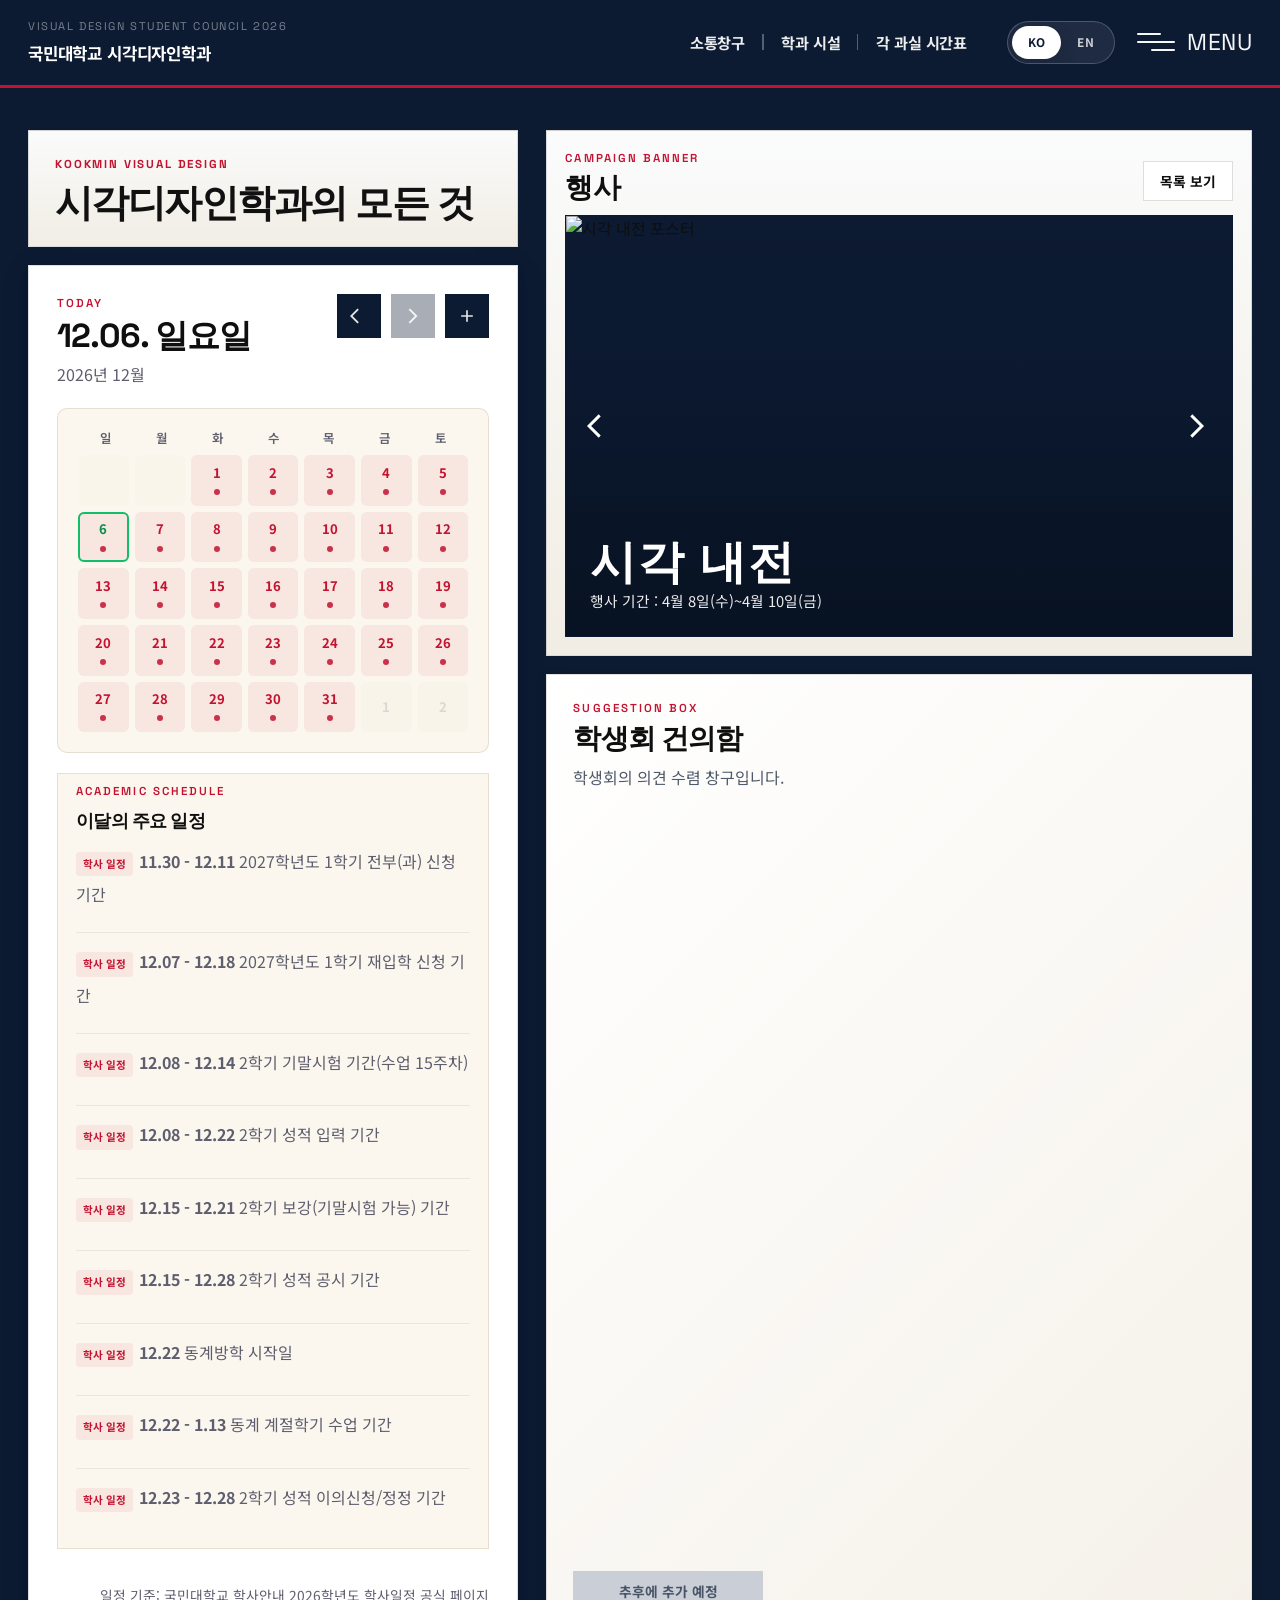
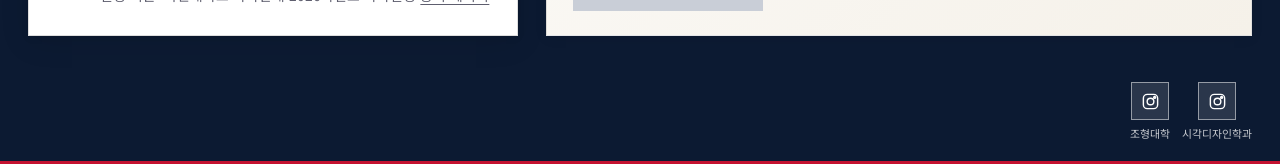
==== commit 44704e45: "Add files via upload" ====
--- a/index.html
+++ b/index.html
@@ -167,6 +167,9 @@
       </div>
     </header>
 
+    <script src="https://cdn.jsdelivr.net/npm/@supabase/supabase-js@2"></script>
+    <script src="supabase-config.js"></script>
+    <script src="supabase-client.js"></script>
     <script src="script.js"></script>
     <script src="language.js"></script>
   </body>
--- a/styles.css
+++ b/styles.css
@@ -3991,3 +3991,1125 @@
     justify-self: start;
   }
 }
+
+
+/* Admin Refresh */
+.admin-page {
+  background: #ffffff;
+  color: #0b1836;
+}
+
+.admin-page .site-header {
+  background: #ffffff;
+  border-bottom: 1px solid rgba(11, 24, 54, 0.12);
+}
+
+.admin-page .site-header-inner {
+  width: min(1360px, calc(100vw - 64px));
+  margin: 0 auto;
+}
+
+.admin-page .brand-year {
+  color: rgba(191, 52, 68, 0.82);
+}
+
+.admin-page .brand-block strong {
+  color: #0b1836;
+}
+
+.admin-shell {
+  width: min(1360px, calc(100vw - 64px));
+  margin: 32px auto 80px;
+  gap: 20px;
+}
+
+.admin-page .intro-board,
+.admin-page .admin-item,
+.admin-page .admin-item strong,
+.admin-page .admin-board h2,
+.admin-page .admin-intro-board h1,
+.admin-page .panel-description,
+.admin-page .admin-status-text,
+.admin-page .admin-field span,
+.admin-page .admin-toggle span,
+.admin-page .admin-status-wrap strong {
+  color: #0b1836 !important;
+}
+
+.admin-intro-board,
+.admin-board,
+.admin-action-board {
+  background: linear-gradient(180deg, #ffffff 0%, #f8f4eb 100%);
+  border: 1px solid rgba(11, 24, 54, 0.14);
+  box-shadow: 0 18px 38px rgba(11, 24, 54, 0.06);
+}
+
+.admin-intro-board {
+  position: relative;
+  overflow: hidden;
+}
+
+.admin-intro-board::after {
+  content: "";
+  position: absolute;
+  inset: auto -6% -32% auto;
+  width: 300px;
+  height: 300px;
+  background: radial-gradient(circle, rgba(191, 52, 68, 0.14) 0%, rgba(191, 52, 68, 0) 72%);
+  pointer-events: none;
+}
+
+.admin-grid {
+  align-items: start;
+}
+
+.admin-board-header,
+.admin-toolbar {
+  align-items: center;
+}
+
+.admin-board-header {
+  padding-bottom: 14px;
+  border-bottom: 1px solid rgba(11, 24, 54, 0.08);
+}
+
+.admin-list {
+  margin-top: 18px;
+  max-height: 62vh;
+  overflow: auto;
+  padding-right: 6px;
+}
+
+.admin-list::-webkit-scrollbar {
+  width: 8px;
+}
+
+.admin-list::-webkit-scrollbar-thumb {
+  background: rgba(11, 24, 54, 0.18);
+}
+
+.admin-item {
+  background: #ffffff;
+  border: 1px solid rgba(11, 24, 54, 0.12);
+  box-shadow: 0 10px 24px rgba(11, 24, 54, 0.04);
+}
+
+.admin-item-header {
+  padding-bottom: 12px;
+  border-bottom: 1px solid rgba(11, 24, 54, 0.08);
+}
+
+.admin-field span,
+.admin-toggle span,
+.admin-status-wrap strong {
+  font-size: 0.76rem;
+  letter-spacing: 0.18em;
+  color: rgba(11, 24, 54, 0.64) !important;
+}
+
+.admin-field input {
+  border: 1px solid rgba(11, 24, 54, 0.16);
+  background: #fbfaf6;
+  color: #081226;
+  transition: border-color 180ms ease, box-shadow 180ms ease, background 180ms ease;
+}
+
+.admin-field input:focus {
+  outline: none;
+  border-color: rgba(191, 52, 68, 0.48);
+  box-shadow: 0 0 0 4px rgba(191, 52, 68, 0.12);
+  background: #ffffff;
+}
+
+.admin-page .inline-link {
+  color: #0b1836;
+  border: 1px solid rgba(11, 24, 54, 0.14);
+  background: #ffffff;
+}
+
+.admin-page .inline-link:hover {
+  background: #f7f2e8;
+  border-color: rgba(11, 24, 54, 0.24);
+}
+
+.admin-page .post-submit {
+  background: #0b1836;
+  color: #ffffff;
+  border: 1px solid #0b1836;
+}
+
+.admin-page .post-submit:hover {
+  background: #13264a;
+}
+
+.admin-page .inline-link.admin-danger {
+  color: #9a2232;
+  border-color: rgba(154, 34, 50, 0.18);
+  background: rgba(154, 34, 50, 0.04);
+}
+
+.admin-page .inline-link.admin-danger:hover {
+  background: rgba(154, 34, 50, 0.1);
+  border-color: rgba(154, 34, 50, 0.28);
+}
+
+.admin-action-board {
+  position: sticky;
+  bottom: 22px;
+  z-index: 5;
+}
+
+.admin-status-text {
+  font-size: 0.98rem;
+  line-height: 1.5;
+}
+
+@media (max-width: 980px) {
+  .admin-page .site-header-inner,
+  .admin-shell {
+    width: min(100vw - 28px, 920px);
+  }
+
+  .admin-list {
+    max-height: none;
+    overflow: visible;
+    padding-right: 0;
+  }
+
+  .admin-action-board {
+    position: static;
+  }
+}
+
+/* Admin Final Theme */
+.admin-page {
+  background: #ffffff;
+}
+
+.admin-page .site-header {
+  background: #ffffff;
+  border-bottom: 1px solid rgba(23, 32, 53, 0.1);
+}
+
+.admin-page .site-header-inner,
+.admin-page .admin-shell {
+  width: min(1360px, calc(100vw - 64px));
+  margin-left: auto;
+  margin-right: auto;
+}
+
+.admin-page .brand-year {
+  color: rgba(153, 40, 55, 0.82) !important;
+}
+
+.admin-page .brand-block strong,
+.admin-page .admin-header-tools .inline-link {
+  color: #0f1c34 !important;
+}
+
+.admin-page .admin-intro-board,
+.admin-page .admin-board,
+.admin-page .admin-action-board,
+.admin-page .admin-item {
+  background: linear-gradient(180deg, #a79677 0%, #8e7d61 100%) !important;
+  border: 1px solid rgba(255, 255, 255, 0.18) !important;
+  box-shadow: 0 16px 34px rgba(15, 28, 52, 0.12) !important;
+}
+
+.admin-page .intro-board,
+.admin-page .admin-item,
+.admin-page .admin-item strong,
+.admin-page .admin-board h2,
+.admin-page .admin-intro-board h1,
+.admin-page .panel-description,
+.admin-page .admin-status-text,
+.admin-page .admin-field span,
+.admin-page .admin-toggle span,
+.admin-page .admin-status-wrap strong,
+.admin-page .panel-kicker,
+.admin-page .admin-item-header strong {
+  color: #ffffff !important;
+}
+
+.admin-page .panel-kicker,
+.admin-page .admin-field span,
+.admin-page .admin-toggle span,
+.admin-page .admin-status-wrap strong {
+  opacity: 0.9;
+}
+
+.admin-page .admin-intro-board h1,
+.admin-page .admin-board h2 {
+  letter-spacing: -0.03em;
+}
+
+.admin-page .admin-board-header,
+.admin-page .admin-item-header {
+  border-bottom: 1px solid rgba(255, 255, 255, 0.16) !important;
+}
+
+.admin-page .admin-list {
+  margin-top: 18px;
+  max-height: 62vh;
+  overflow: auto;
+  padding-right: 6px;
+}
+
+.admin-page .admin-list::-webkit-scrollbar {
+  width: 8px;
+}
+
+.admin-page .admin-list::-webkit-scrollbar-thumb {
+  background: rgba(255, 255, 255, 0.28);
+}
+
+.admin-page .admin-field input {
+  background: rgba(255, 255, 255, 0.96) !important;
+  color: #10203c !important;
+  border: 1px solid rgba(255, 255, 255, 0.26) !important;
+}
+
+.admin-page .admin-field input::placeholder {
+  color: rgba(16, 32, 60, 0.56) !important;
+}
+
+.admin-page .admin-field input:focus {
+  outline: none;
+  border-color: rgba(153, 40, 55, 0.5) !important;
+  box-shadow: 0 0 0 4px rgba(153, 40, 55, 0.16) !important;
+}
+
+.admin-page .inline-link {
+  color: #ffffff !important;
+  border: 1px solid rgba(255, 255, 255, 0.22) !important;
+  background: rgba(255, 255, 255, 0.08) !important;
+}
+
+.admin-page .inline-link:hover {
+  background: rgba(255, 255, 255, 0.16) !important;
+}
+
+.admin-page .post-submit {
+  background: #9b2937 !important;
+  border: 1px solid #9b2937 !important;
+  color: #ffffff !important;
+}
+
+.admin-page .post-submit:hover {
+  background: #84202d !important;
+}
+
+.admin-page .inline-link.admin-danger {
+  background: rgba(255, 255, 255, 0.1) !important;
+  border-color: rgba(255, 255, 255, 0.18) !important;
+  color: #ffffff !important;
+}
+
+.admin-page .admin-action-board {
+  position: sticky;
+  bottom: 22px;
+  z-index: 5;
+}
+
+@media (max-width: 980px) {
+  .admin-page .site-header-inner,
+  .admin-page .admin-shell {
+    width: min(100vw - 28px, 920px);
+  }
+
+  .admin-page .admin-list {
+    max-height: none;
+    overflow: visible;
+    padding-right: 0;
+  }
+
+  .admin-page .admin-action-board {
+    position: static;
+  }
+}
+
+/* Admin Final Polish */
+.admin-page {
+  background: #ffffff;
+  color: #ffffff;
+}
+
+.admin-page .site-header {
+  background: #ffffff;
+  border-bottom: 1px solid rgba(14, 20, 35, 0.08);
+  box-shadow: none;
+}
+
+.admin-page .site-header-inner {
+  max-width: none;
+  padding-inline: clamp(28px, 4vw, 56px);
+}
+
+.admin-page .brand-year,
+.admin-page .brand-block strong,
+.admin-page .admin-header-tools .inline-link {
+  color: #0f172a !important;
+}
+
+.admin-shell {
+  max-width: min(1500px, calc(100vw - 56px));
+  gap: 22px;
+}
+
+.admin-intro-board,
+.admin-board,
+.admin-action-board {
+  position: relative;
+  overflow: hidden;
+  background: linear-gradient(180deg, #b6a183 0%, #9a8568 100%) !important;
+  border: 1px solid rgba(88, 64, 35, 0.2) !important;
+  box-shadow: 0 24px 44px rgba(62, 45, 21, 0.14);
+}
+
+.admin-intro-board::after,
+.admin-board::after,
+.admin-action-board::after {
+  content: '';
+  position: absolute;
+  inset: 0;
+  background: linear-gradient(140deg, rgba(255,255,255,0.08), transparent 45%, rgba(69, 49, 23, 0.08));
+  pointer-events: none;
+}
+
+.admin-board-header,
+.admin-action-header {
+  position: relative;
+  z-index: 1;
+  padding-bottom: 16px;
+  border-bottom: 1px solid rgba(255, 255, 255, 0.18);
+}
+
+.admin-page .intro-board,
+.admin-page .admin-item,
+.admin-page .admin-item strong,
+.admin-page .admin-board h2,
+.admin-page .admin-intro-board h1,
+.admin-page .panel-description,
+.admin-page .admin-status-text,
+.admin-page .admin-field span,
+.admin-page .admin-toggle span,
+.admin-page .admin-status-wrap strong,
+.admin-page .admin-list-empty,
+.admin-page .admin-item-header time,
+.admin-page .admin-item-header button,
+.admin-page .admin-action-board .panel-description {
+  color: #ffffff !important;
+}
+
+.admin-page .panel-kicker,
+.admin-page .brand-year {
+  color: rgba(255, 244, 232, 0.82) !important;
+}
+
+.admin-page .panel-description,
+.admin-page .admin-status-text,
+.admin-page .admin-item-header time {
+  opacity: 0.95;
+}
+
+.admin-grid {
+  grid-template-columns: minmax(0, 1.06fr) minmax(0, 0.94fr);
+  gap: 22px;
+}
+
+.admin-list {
+  position: relative;
+  z-index: 1;
+  max-height: 58vh;
+  overflow: auto;
+  padding-right: 8px;
+}
+
+.admin-list::-webkit-scrollbar {
+  width: 10px;
+}
+
+.admin-list::-webkit-scrollbar-thumb {
+  background: rgba(255, 255, 255, 0.28);
+}
+
+.admin-item {
+  position: relative;
+  z-index: 1;
+  background: rgba(96, 74, 46, 0.34) !important;
+  border: 1px solid rgba(255, 255, 255, 0.16) !important;
+  box-shadow: none;
+  backdrop-filter: blur(10px);
+}
+
+.admin-item-header {
+  align-items: center;
+  padding-bottom: 12px;
+  border-bottom: 1px solid rgba(255, 255, 255, 0.14);
+}
+
+.admin-item-header strong {
+  font-size: 1.05rem;
+  letter-spacing: 0.01em;
+}
+
+.admin-item-remove {
+  background: rgba(255, 255, 255, 0.08) !important;
+  border: 1px solid rgba(255, 255, 255, 0.24) !important;
+  color: #ffffff !important;
+}
+
+.admin-fields {
+  gap: 14px;
+}
+
+.admin-field span {
+  font-weight: 700;
+  font-size: 0.82rem;
+  letter-spacing: 0.08em;
+  text-transform: uppercase;
+}
+
+.admin-field input {
+  background: rgba(255, 250, 243, 0.96) !important;
+  border: 1px solid rgba(255, 255, 255, 0.34) !important;
+  color: #23170c !important;
+  box-shadow: none;
+}
+
+.admin-field input::placeholder {
+  color: rgba(35, 23, 12, 0.52);
+}
+
+.admin-field input:focus {
+  border-color: rgba(15, 23, 42, 0.32) !important;
+  box-shadow: 0 0 0 3px rgba(15, 23, 42, 0.12);
+}
+
+.admin-toggle {
+  background: rgba(255, 255, 255, 0.06) !important;
+  border: 1px solid rgba(255, 255, 255, 0.14);
+  padding: 10px 12px;
+}
+
+.admin-toggle input {
+  accent-color: #0f172a;
+}
+
+.admin-page .inline-link {
+  color: #ffffff !important;
+  border: 1px solid rgba(255, 255, 255, 0.22) !important;
+  background: rgba(255, 255, 255, 0.08) !important;
+}
+
+.admin-page .inline-link:hover {
+  background: rgba(255, 255, 255, 0.16) !important;
+  border-color: rgba(255, 255, 255, 0.34) !important;
+}
+
+.admin-page .admin-danger {
+  background: rgba(111, 23, 29, 0.32) !important;
+  border-color: rgba(255, 219, 219, 0.2) !important;
+}
+
+.admin-page .post-submit {
+  background: #0f172a !important;
+  border-color: #0f172a !important;
+  color: #ffffff !important;
+  box-shadow: 0 16px 28px rgba(15, 23, 42, 0.18);
+}
+
+.admin-page .post-submit:hover {
+  background: #18233c !important;
+  border-color: #18233c !important;
+}
+
+.admin-status-wrap {
+  position: relative;
+  z-index: 1;
+  align-items: center;
+}
+
+.admin-status-dot {
+  background: #ffffff;
+  box-shadow: 0 0 0 6px rgba(255,255,255,0.12);
+}
+
+@media (max-width: 960px) {
+  .admin-grid {
+    grid-template-columns: 1fr;
+  }
+
+  .admin-shell {
+    max-width: min(100vw - 24px, 860px);
+  }
+
+  .admin-list {
+    max-height: none;
+  }
+}
+
+/* Admin Minimal White Reset */
+.admin-page {
+  background: #ffffff;
+  color: #111111;
+}
+
+.admin-page .site-header {
+  background: #ffffff;
+  border-bottom: 1px solid #ece4d6;
+  box-shadow: none;
+}
+
+.admin-page .site-header-inner {
+  max-width: none;
+  padding-inline: clamp(28px, 4vw, 56px);
+}
+
+.admin-page .brand-year,
+.admin-page .brand-block strong,
+.admin-page .admin-header-tools .inline-link,
+.admin-page .panel-kicker,
+.admin-page .intro-board,
+.admin-page .admin-item,
+.admin-page .admin-item strong,
+.admin-page .admin-board h2,
+.admin-page .admin-intro-board h1,
+.admin-page .panel-description,
+.admin-page .admin-status-text,
+.admin-page .admin-field span,
+.admin-page .admin-toggle span,
+.admin-page .admin-status-wrap strong,
+.admin-page .admin-list-empty,
+.admin-page .admin-item-header time,
+.admin-page .admin-item-header button,
+.admin-page .admin-action-board .panel-description,
+.admin-carousel-meta {
+  color: #111111 !important;
+}
+
+.admin-page .brand-year,
+.admin-page .panel-kicker,
+.admin-page .panel-description,
+.admin-page .admin-status-text,
+.admin-page .admin-item-header time {
+  opacity: 1;
+}
+
+.admin-page .brand-year,
+.admin-page .panel-kicker,
+.admin-page .admin-field span {
+  font-weight: 500;
+  letter-spacing: 0.08em;
+}
+
+.admin-page .brand-block strong,
+.admin-page .admin-board h2,
+.admin-page .admin-intro-board h1,
+.admin-page .admin-item strong,
+.admin-page .admin-status-wrap strong {
+  font-weight: 400 !important;
+}
+
+.admin-shell {
+  max-width: min(1500px, calc(100vw - 56px));
+  gap: 22px;
+}
+
+.admin-intro-board,
+.admin-board,
+.admin-action-board,
+.admin-item {
+  background: #ffffff !important;
+  border: 1px solid #e6dccd !important;
+  box-shadow: none !important;
+}
+
+.admin-intro-board::after,
+.admin-board::after,
+.admin-action-board::after {
+  display: none !important;
+}
+
+.admin-board-header,
+.admin-action-header,
+.admin-item-header {
+  border-bottom: 1px solid #eee4d5;
+}
+
+.admin-grid {
+  grid-template-columns: minmax(0, 1.06fr) minmax(0, 0.94fr);
+  gap: 22px;
+}
+
+.admin-list {
+  max-height: 58vh;
+  overflow: auto;
+  padding-right: 6px;
+}
+
+.admin-list::-webkit-scrollbar {
+  width: 8px;
+}
+
+.admin-list::-webkit-scrollbar-thumb {
+  background: #e1d7c8;
+}
+
+.admin-list-promo {
+  max-height: none;
+  overflow: visible;
+  padding-right: 0;
+}
+
+.admin-field input {
+  background: #ffffff !important;
+  border: 1px solid #e6dccd !important;
+  color: #111111 !important;
+  box-shadow: none;
+}
+
+.admin-field input::placeholder {
+  color: #8d8375;
+}
+
+.admin-field input:focus {
+  border-color: #d6c9b5 !important;
+  box-shadow: 0 0 0 3px rgba(214, 201, 181, 0.16);
+}
+
+.admin-toggle {
+  background: #ffffff !important;
+  border: 1px solid #e6dccd;
+}
+
+.admin-toggle input {
+  accent-color: #111111;
+}
+
+.admin-page .inline-link,
+.admin-carousel-button {
+  color: #111111 !important;
+  border: 1px solid #e6dccd !important;
+  background: #ffffff !important;
+  font-weight: 400;
+}
+
+.admin-page .inline-link:hover,
+.admin-carousel-button:hover {
+  background: #ffffff !important;
+  border-color: #d8ccb9 !important;
+}
+
+.admin-page .admin-danger {
+  border-color: #e6dccd !important;
+  background: #ffffff !important;
+}
+
+.admin-page .post-submit {
+  background: #111111 !important;
+  border-color: #111111 !important;
+  color: #ffffff !important;
+  box-shadow: none;
+  font-weight: 400;
+}
+
+.admin-page .post-submit:hover {
+  background: #222222 !important;
+  border-color: #222222 !important;
+}
+
+.admin-carousel-controls {
+  display: inline-flex;
+  align-items: center;
+  gap: 10px;
+}
+
+.admin-carousel-button {
+  min-width: 44px;
+  justify-content: center;
+  padding-inline: 0;
+  font-size: 1rem;
+  line-height: 1;
+}
+
+.admin-carousel-button:disabled {
+  opacity: 0.4;
+  cursor: default;
+}
+
+.admin-status-dot {
+  background: #111111;
+  box-shadow: none;
+}
+
+@media (max-width: 960px) {
+  .admin-grid {
+    grid-template-columns: 1fr;
+  }
+
+  .admin-shell {
+    max-width: min(100vw - 24px, 860px);
+  }
+
+  .admin-list {
+    max-height: none;
+  }
+
+  .admin-board-actions {
+    width: 100%;
+    justify-items: stretch;
+  }
+
+  .admin-board-actions .inline-link {
+    width: 100%;
+    justify-content: center;
+  }
+
+  .admin-carousel-controls {
+    justify-content: space-between;
+    width: 100%;
+  }
+}
+
+/* Admin Pure White Outline */
+.admin-page .admin-intro-board,
+.admin-page .admin-board,
+.admin-page .admin-action-board,
+.admin-page .admin-item,
+.admin-page .admin-toggle,
+.admin-page .admin-field input,
+.admin-page .inline-link,
+.admin-page .admin-danger,
+.admin-page .admin-carousel-button {
+  background: #ffffff !important;
+  background-color: #ffffff !important;
+  background-image: none !important;
+}
+
+.admin-page .admin-intro-board,
+.admin-page .admin-board,
+.admin-page .admin-action-board,
+.admin-page .admin-item {
+  border: 1px solid #e6dccd !important;
+  box-shadow: none !important;
+}
+
+.admin-page .admin-board::before,
+.admin-page .admin-board::after,
+.admin-page .admin-intro-board::before,
+.admin-page .admin-intro-board::after,
+.admin-page .admin-action-board::before,
+.admin-page .admin-action-board::after,
+.admin-page .admin-item::before,
+.admin-page .admin-item::after {
+  display: none !important;
+  content: none !important;
+}
+
+.admin-page .admin-toggle,
+.admin-page .admin-field input,
+.admin-page .inline-link,
+.admin-page .admin-danger,
+.admin-page .admin-carousel-button {
+  border: 1px solid #e6dccd !important;
+  box-shadow: none !important;
+}
+
+.admin-page .inline-link:hover,
+.admin-page .admin-danger:hover,
+.admin-page .admin-carousel-button:hover,
+.admin-page .admin-toggle:hover,
+.admin-page .admin-field input:hover,
+.admin-page .admin-field input:focus {
+  background: #ffffff !important;
+  background-color: #ffffff !important;
+  border-color: #d8ccb9 !important;
+}
+
+/* Admin Outline Final Fix */
+.admin-page .admin-intro-board,
+.admin-page .admin-board,
+.admin-page .admin-action-board,
+.admin-page .admin-item,
+.admin-page .admin-toggle,
+.admin-page .admin-field input,
+.admin-page .inline-link,
+.admin-page .admin-danger,
+.admin-page .admin-carousel-button {
+  border-color: #d4c6af !important;
+}
+
+.admin-page .admin-board-header,
+.admin-page .admin-action-header,
+.admin-page .admin-item-header {
+  border-bottom-color: #ddd0bb !important;
+}
+
+.admin-page .admin-action-board {
+  position: static !important;
+  bottom: auto !important;
+  top: auto !important;
+  z-index: auto !important;
+}
+
+.admin-page .inline-link:hover,
+.admin-page .admin-danger:hover,
+.admin-page .admin-carousel-button:hover,
+.admin-page .admin-toggle:hover,
+.admin-page .admin-field input:hover,
+.admin-page .admin-field input:focus {
+  border-color: #ccbba0 !important;
+}
+
+/* Admin Navy Backdrop */
+.admin-page {
+  background: #0f1b33 !important;
+}
+
+.admin-page .site-header {
+  background: #0f1b33 !important;
+  border-bottom: 1px solid rgba(230, 220, 205, 0.22) !important;
+}
+
+.admin-page .brand-year,
+.admin-page .brand-block strong,
+.admin-page .admin-header-tools .inline-link {
+  color: #ffffff !important;
+}
+
+/* Admin Status Text Contrast */
+.admin-page .admin-action-board .admin-status-wrap strong,
+.admin-page .admin-action-board .admin-status-text {
+  color: #0f1b33 !important;
+}
+
+/* Admin Danger Button Text */
+.admin-page .admin-action-board .admin-danger {
+  color: #000000 !important;
+  font-size: 1rem !important;
+}
+
+/* Admin Ivory Border Stronger */
+.admin-page .admin-intro-board,
+.admin-page .admin-board,
+.admin-page .admin-action-board,
+.admin-page .admin-item,
+.admin-page .admin-toggle,
+.admin-page .admin-field input,
+.admin-page .inline-link,
+.admin-page .admin-danger,
+.admin-page .admin-carousel-button {
+  border-color: #c9b79a !important;
+}
+
+.admin-page .admin-board-header,
+.admin-page .admin-action-header,
+.admin-page .admin-item-header {
+  border-bottom-color: #d1c1a8 !important;
+}
+
+/* Admin Heading Emphasis */
+.admin-page .admin-intro-board h1 {
+  color: #000000 !important;
+  font-size: clamp(2rem, 3vw, 2.55rem) !important;
+  font-weight: 700 !important;
+  line-height: 1.05;
+}
+
+.admin-page .admin-board h2 {
+  color: #000000 !important;
+  font-size: 1.6rem !important;
+  font-weight: 700 !important;
+  line-height: 1.1;
+}
+
+.admin-page .admin-board-actions .inline-link,
+.admin-page .admin-carousel-button {
+  min-height: 46px;
+  padding: 0 18px !important;
+  display: inline-flex;
+  align-items: center;
+  justify-content: center;
+}
+
+.admin-page .admin-carousel-button {
+  min-width: 46px;
+  padding: 0 !important;
+}
+
+/* Admin Top Right Button Text */
+.admin-page .admin-board-actions .inline-link {
+  color: #000000 !important;
+}
+
+/* Admin Header Return Link */
+.admin-page .admin-header-tools .inline-link {
+  color: #000000 !important;
+}
+
+/* Admin Header Link Position */
+.admin-page .admin-header-tools {
+  margin-left: auto;
+  padding-left: 0;
+  padding-right: 0;
+  transform: none;
+  justify-self: end;
+}
+
+/* Admin Header Width Align */
+.admin-page .site-header-inner,
+.admin-page .admin-shell {
+  width: min(1500px, calc(100vw - 56px)) !important;
+  margin-left: auto;
+  margin-right: auto;
+}
+
+/* Admin Header Edge Alignment */
+.admin-page .site-header-inner.site-header-simple {
+  display: grid;
+  grid-template-columns: minmax(0, 1fr) auto;
+  align-items: center;
+  column-gap: 24px;
+  padding-left: 0 !important;
+  padding-right: 0 !important;
+}
+
+/* Admin Top Row Equal Height */
+.admin-grid {
+  align-items: stretch !important;
+}
+
+.admin-grid > .admin-board {
+  height: 100%;
+  display: flex;
+  flex-direction: column;
+}
+
+.admin-grid > .admin-board .admin-list {
+  flex: 1 1 auto;
+}
+
+/* Admin Shell Left Nudge */
+.admin-page .admin-shell {
+  transform: none;
+}
+
+@media (max-width: 980px) {
+  .admin-page .admin-shell {
+    transform: none;
+  }
+}
+
+/* Admin Header Brand Align */
+.admin-page .brand-block {
+  transform: translateX(8px);
+}
+
+@media (max-width: 980px) {
+  .admin-page .brand-block {
+    transform: none;
+  }
+}
+
+/* Admin Supabase Auth Layout */
+.admin-auth-layout {
+  display: grid;
+  grid-template-columns: minmax(320px, 480px) minmax(220px, 1fr);
+  gap: 18px;
+  align-items: start;
+}
+
+.admin-auth-form {
+  display: grid;
+  gap: 12px;
+  justify-items: end;
+}
+
+.admin-auth-form .admin-field {
+  width: 100%;
+}
+
+.admin-session-panel {
+  display: grid;
+  gap: 10px;
+  align-content: start;
+}
+
+.admin-session-panel strong {
+  font-size: 1.1rem;
+  color: #000000;
+  font-weight: 500;
+}
+
+#admin-auth-status {
+  margin-top: 14px;
+}
+
+@media (max-width: 960px) {
+  .admin-auth-layout {
+    grid-template-columns: 1fr;
+  }
+}
+
+/* Admin Login Modal */
+.admin-login-modal {
+  position: fixed;
+  inset: 0;
+  z-index: 80;
+  display: none;
+  align-items: center;
+  justify-content: center;
+  padding: 24px;
+}
+
+.admin-login-modal.active {
+  display: flex;
+}
+
+.admin-login-backdrop {
+  position: absolute;
+  inset: 0;
+  background: rgba(8, 14, 28, 0.58);
+  backdrop-filter: blur(4px);
+}
+
+.admin-login-card {
+  position: relative;
+  z-index: 1;
+  width: min(460px, calc(100vw - 32px));
+  display: grid;
+  gap: 16px;
+  padding: 28px;
+  background: #ffffff;
+  border: 1px solid #c9b79a;
+  box-shadow: 0 30px 80px rgba(7, 12, 23, 0.22);
+}
+
+.admin-login-card h2 {
+  margin: 0;
+  color: #000000;
+  font-size: 1.8rem;
+  font-weight: 700;
+}
+
+.admin-login-card .panel-description {
+  margin: 0;
+}
+
+.admin-page .admin-session-chip {
+  display: inline-flex;
+  align-items: center;
+  gap: 10px;
+}
+
+.admin-page .admin-session-chip span {
+  color: #ffffff;
+  font-size: 0.94rem;
+  white-space: nowrap;
+}
+
+/* Admin Login Button Right Align */
+.admin-login-card .post-submit {
+  justify-self: end;
+}
